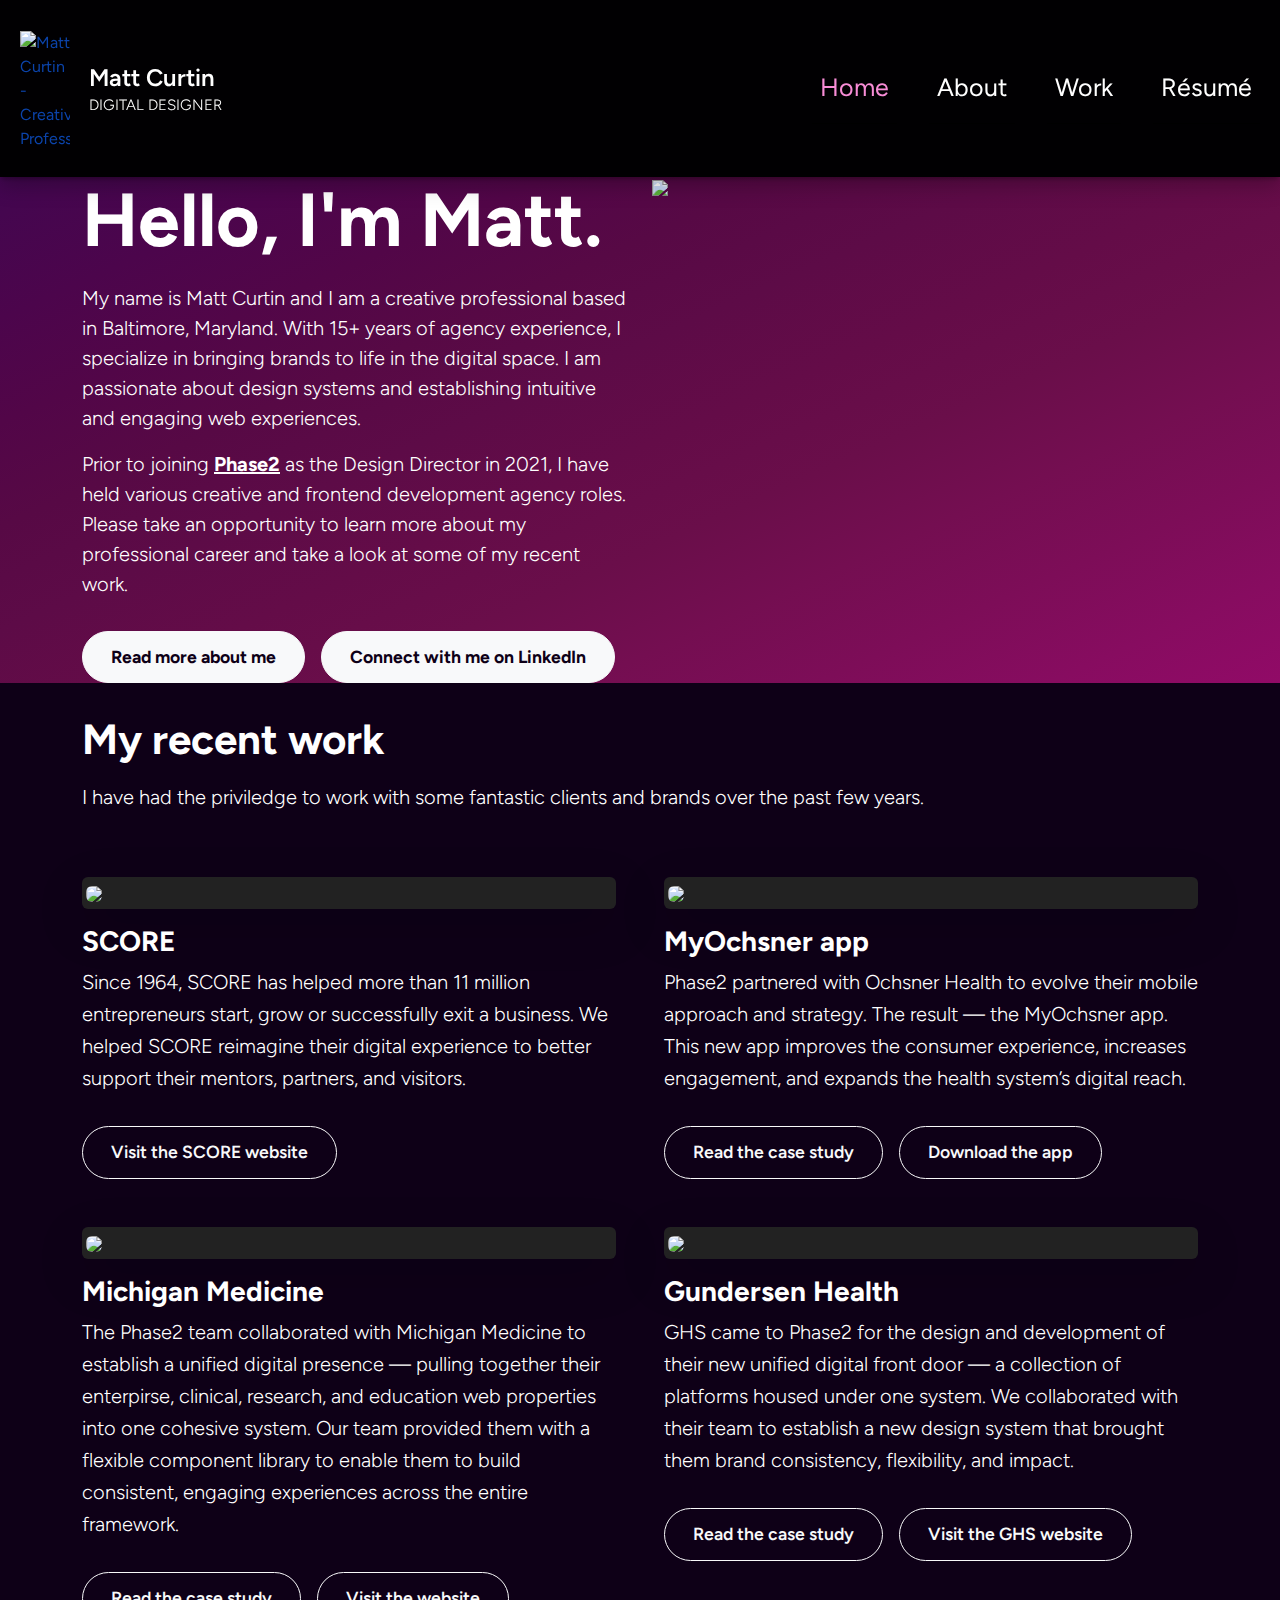
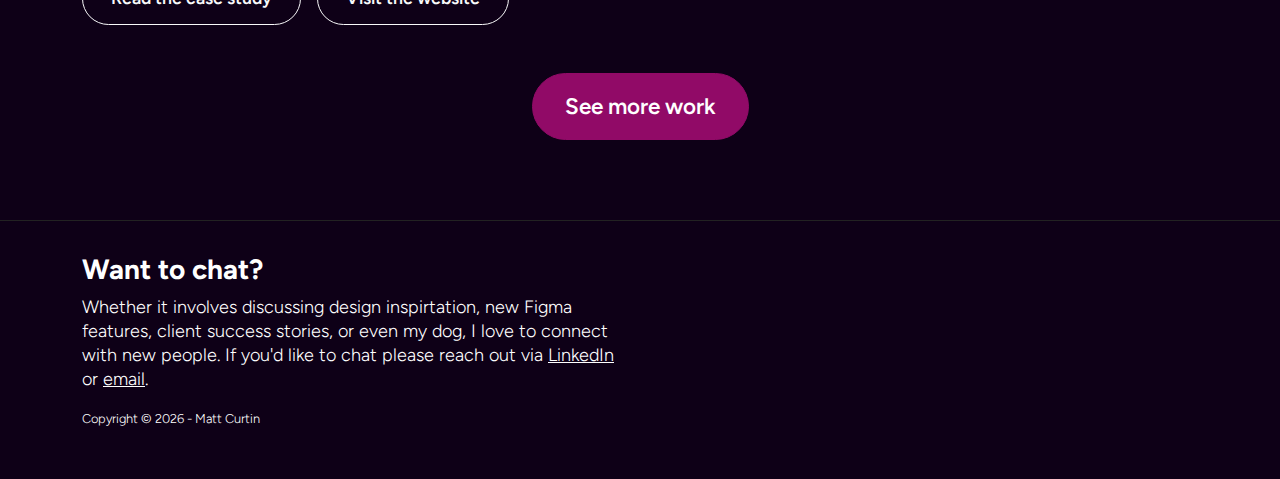
==== index.html @ 15f0f45f "Changes to homepage and remove old files" ====
<!DOCTYPE html>
<html lang="en">
<head>
    <meta charset="UTF-8">
    <meta http-equiv="Content-Type" content="text/html; charset=utf-8">
    <meta name="X-UA-Compatible" content="ie=edge">
    <meta name="viewport" content="width=device-width,initial-scale=1">
    <title>Matt Curtin - Digital Designer</title>
    <meta name="author" content="Matt Curtin">
    <meta name="description" content="Creative professional based in Baltimore, Maryland with 15+ years of agency experience. Possesses a strong design background while being well-versed in several programing languages and open-source platforms.">
  
    <!-- Max 150 Char -->
    <meta name="keywords" content="Curtin, Matt, Portfolio, Resume, Drupal, Magento, Figma, Developer, Designer">
    <meta name="robots" content="index, follow">

    <!-- Favicon Includes -->
    <link rel="apple-touch-icon" sizes="180x180" href="favicon/apple-touch-icon.png">
    <link rel="icon" type="image/png" href="favicon/favicon-32x32.png" sizes="32x32">
    <link rel="icon" type="image/png" href="favicon/favicon-16x16.png" sizes="16x16">
    <link rel="manifest" href="favicon/manifest.json">
    <link rel="mask-icon" href="favicon/safari-pinned-tab.svg" color="#4b2d87">
    <meta name="theme-color" content="#ffffff">

    <!-- Latest compiled and minified JavaScript -->
    <script src="https://code.jquery.com/jquery-3.5.1.min.js" integrity="sha256-9/aliU8dGd2tb6OSsuzixeV4y/faTqgFtohetphbbj0=" crossorigin="anonymous"></script>

    <!-- Load Bootstrap -->
    <link href="https://cdn.jsdelivr.net/npm/bootstrap@5.3.3/dist/css/bootstrap.min.css" rel="stylesheet" integrity="sha384-QWTKZyjpPEjISv5WaRU9OFeRpok6YctnYmDr5pNlyT2bRjXh0JMhjY6hW+ALEwIH" crossorigin="anonymous">
    <script src="https://cdn.jsdelivr.net/npm/bootstrap@5.3.3/dist/js/bootstrap.bundle.min.js" integrity="sha384-YvpcrYf0tY3lHB60NNkmXc5s9fDVZLESaAA55NDzOxhy9GkcIdslK1eN7N6jIeHz" crossorigin="anonymous"></script>

    <!-- Google Webfont Figtree -->
    <link rel="preconnect" href="https://fonts.googleapis.com">
    <link rel="preconnect" href="https://fonts.gstatic.com" crossorigin>
    <link href="https://fonts.googleapis.com/css2?family=Figtree:ital,wght@0,300..900;1,300..900&display=swap" rel="stylesheet">

    <link rel="stylesheet" href="css/mc_style.css" media="all">
    <link rel="stylesheet" href="css/hambugers.min.css" media="all">

    <script src="js/mc_custom.js"></script>
  
    <!-- Google tag (gtag.js) -->
    <script async src="https://www.googletagmanager.com/gtag/js?id=G-0MY7Y1X859"></script>
    <script>
      window.dataLayer = window.dataLayer || [];
      function gtag(){dataLayer.push(arguments);}
      gtag('js', new Date());

      gtag('config', 'G-0MY7Y1X859');
    </script>

</head>

<header class="header fixed-top p-2">
  <nav class="navbar navbar-expand-md">
  <div class="container-xxl">
    <div class="logo flex-grow-1">
            <a href="https://mattjcurtin.com/">
              <span class="icon">
                <img alt="Matt Curtin - Creative Professional" src="images/mc-logomark-new.png" />
              </span>
              <span class="logo-text">
                <span class="logo-text-main">Matt Curtin</span>
                <span class="logo-text-sub">Digital Designer</span>
              </span>  
            </a>
        </div>
    
    <button class="navbar-toggler" type="button" data-bs-toggle="collapse" data-bs-target="#navbarNav" aria-controls="navbarNav" aria-expanded="false" aria-label="Toggle navigation">
      <span class="hamburger hamburger--slider js-hamburger">
          <span class="hamburger-box">
              <span class="hamburger-inner"></span>
          </span>
      </span>
    </button>
    
    <div class="collapse navbar-collapse" id="navbarNav">
      <ul class="navbar-nav">
        <li class="nav-item">
          <a class="nav-link active" aria-current="page" href="https://mattjcurtin.com/">Home</a>
        </li>
        <li class="nav-item">
          <a class="nav-link" href="https://mattjcurtin.com/about.html">About</a>
        </li>
        <li class="nav-item">
          <a class="nav-link" href="https://mattjcurtin.com/work.html">Work</a>
        </li>
        <li class="nav-item">
          <a class="nav-link" href="https://mattjcurtin.com/resume.html">Résumé</a>
        </li>
      </ul>
    </div>
  </div>
</nav>
  
</header>

<div class="hero-wrapper pb-0">
    <div class="container">
        <div class="row">
            <div class="col col-12 col-sm-12 col-lg-6">
                <h1>Hello, I'm Matt.</h1>
              
                <p>My name is Matt Curtin and I am a creative professional based in Baltimore, Maryland. With 15+ years of agency experience, I specialize in bringing brands to life in the digital space. I am passionate about design systems and establishing intuitive and engaging web experiences.</p>
              
                <p>Prior to joining <a href="https://www.phase2technology.com/">Phase2</a> as the Design Director in 2021, I have held various creative and frontend development agency roles. Please take an opportunity to learn more about my professional career and take a look at some of my recent work.</p>
              
              <div class="d-grid pt-3 gap-3 d-md-flex">
                <a class="btn btn-light" target="_blank" href="https://mattjcurtin.com/about.html">Read more about me</a>
                <a class="btn btn-light" target="_blank" href="https://www.linkedin.com/in/matthewjcurtin/">Connect with me on LinkedIn</a>
              </div>
              
            </div>
            <div class="col col-12 col-sm-12 col-lg-6">
              <img src="images/Matt-Curtin-Headshot.png" />
            </div>
        </div>
    </div>
</div>

<div class="main-content-wrapper">
    <div class="container">
      <h2>My recent work</h2>
      <p>I have had the priviledge to work with some fantastic clients and brands over the past few years.</p>
      
      <div class="row py-5 g-5">
        
        <div class="col col-sm-12 col-md-6">
          <div class="shadow-lg rounded-2 p-1 work-thumb"><img class="rounded-2" src="images/score-screen.jpg" /></div>
          <h3>SCORE</h3>
          <p>
            Since 1964, SCORE has helped more than 11 million entrepreneurs start, grow or successfully exit a business. We helped SCORE reimagine their digital experience to better support their mentors, partners, and visitors.      
          </p>
          <div class="d-grid pt-3 gap-3 d-md-flex">
            <a class="btn btn-sm btn-outline-light" href="https://www.score.org/">Visit the SCORE website</a>
          </div>
        </div>
        
        <div class="col col-12 col-sm-12 col-md-6">
          <div class="shadow-lg rounded-2 p-1 work-thumb"><img class="rounded-2" src="images/ochsner-app-screen.jpg" /></div>
          <h3>MyOchsner app</h3>
          <p>
            Phase2 partnered with Ochsner Health to evolve their mobile approach and strategy. The result — the MyOchsner app. This new app improves the consumer experience, increases engagement, and expands the health system’s digital reach.         
          </p>
          <div class="d-grid pt-3 gap-3 d-md-flex">
            <a class="btn btn-sm btn-outline-light" href="https://www.phase2technology.com/case-study/ochsner-health">Read the case study</a>
            <a class="btn btn-sm btn-outline-light" href="https://apps.apple.com/us/app/myochsner/id1604261264">Download the app</a> 
          </div>
        </div>
        
        <div class="col col-sm-12 col-md-6">
          <div class="shadow-lg rounded-2 p-1 work-thumb"><img class="rounded-2" src="images/mich-med-screen.jpg" /></div>
          <h3>Michigan Medicine</h3>
          <p>
            The Phase2 team collaborated with Michigan Medicine to establish a unified digital presence — pulling together their enterpirse, clinical, research, and education web properties into one cohesive system. Our team provided them with a flexible component library to enable them to build consistent, engaging experiences across the entire framework.
          </p>
          <div class="d-grid pt-3 gap-3 d-md-flex">
            <a class="btn btn-sm btn-outline-light" href="https://www.phase2technology.com/case-study/michigan-medicine">Read the case study</a>
            <a class="btn btn-sm btn-outline-light" href="https://www.michiganmedicine.org/">Visit the website</a>
          </div>
        </div>
        
        <div class="col col-12 col-sm-12 col-md-6">
          <div class="shadow-lg rounded-2 p-1 work-thumb"><img class="rounded-2" src="images/gundersen-screen.jpg" /></div>
          <h3>Gundersen Health</h3>
          <p>
            GHS came to Phase2 for the design and development of their new unified digital front door — a collection of platforms housed under one system. We collaborated with their team to establish a new design system that brought them brand consistency, flexibility, and impact.
          </p>
          <div class="d-grid pt-3 gap-3 d-md-flex">
            <a class="btn btn-sm btn-outline-light" href="https://www.phase2technology.com/case-study/gundersen">Read the case study</a>
            <a class="btn btn-sm btn-outline-light" href="https://www.gundersenhealth.org/">Visit the GHS website</a>  
          </div>
        </div>

      </div>
      
      <div class="pb-5 g-5 text-center">
        <a class="btn btn-lg btn-primary" href="/work">See more work</a>
      </div>
    </div>
</div>

<footer class="footer">
    <div class="footer-container container-xxl">
        <div class="container">
          <div class="row">
            <div class="col col-12 col-sm-12 col-md-6">
              <h3>Want to chat?</h3>
              <p>Whether it involves discussing design inspirtation, new Figma features, client success stories, or even my dog, I love to connect with new people. If you'd like to chat please reach out via <a href="https://www.linkedin.com/in/matthewjcurtin/">LinkedIn</a> or <a href="mailto: mjcurtin@gmail.com">email</a>.</p>
              <p class="copyright">Copyright &copy; <script>document.write( new Date().getFullYear() );</script> - Matt Curtin</p>
            </div>
          </div>
        </div>
    </div>
</footer>
</html>
---- css/mc_style.css ----
/*****
  Base Stylesheet for Matt Curtin Portfolio Site
*****/

body {
  background: #0E0017;
  color: #fff;
  font-family: 'Figtree', 'Helvetica Neue', Helvetica, Arial, sans-serif;
  font-optical-sizing: auto;
  padding-top: 110px;
}

p {
  color: #fff;
  font-size: 16px;
  font-weight: 300;
  line-height: 22px;
}

a {
  color: #0B43AA;
}

a:hover,
a:focus {
  color: #003366;
  text-decoration: underline;
}

img {
  max-width: 100%;
}

h1,
h2,
h3,
h4 {
  font-weight: 700;
}

.header {
  background: #010002;
  box-shadow: 0 .25em .25em -.125em rgba(0,0,0,.25), 0 .5em 1.25em rgba(0,0,0,.25);
}

.header-container {
  text-align: center;
}

.navbar-header {
  width: 100%;
}

.navbar-toggler {
  padding: .25rem 0;
}

.navbar-header:after {
  clear: both;
  content: '';
  display: block;
}

.logo {
  display: inline-block;
  padding: 10px 0;
}

.logo a {
  display: block;
}

.logo a,
.logo a:hover,
.logo a:focus {
  text-decoration: none;
}

.logo .icon {
  display: inline-block;
  margin-right: 15px;
  margin-top: 5px;
  vertical-align: middle;
  width: 50px;
}

.logo .logo-text {
  color: #fff;
  display: inline-block;
  text-align: left;
  vertical-align: middle;
}

.logo-text-main {
  display: block;
  font-size: 24px;
  font-weight: 600;
  margin-bottom: -2px;
}

.logo-text-sub {
  display: block;
  font-size: 15px;
  font-weight: 300;
  text-transform: uppercase;
}

.logo .name,
.logo .tagline {
  display: block;
}

.navbar-toggle {
  border-radius: 0;
  display: block;
  float: left;
  margin: 0;
}

.navbar-toggle.is-open {
  background: #f6f0f7;
}

.navbar-expand-lg .navbar-nav {
  display: block;
}

.menu-text {
  color: #4f4f4f;
  font-size: 22px;
  font-weight: 700;
  text-transform: uppercase;
}

.offcanvas-collapse {
  position: fixed;
  top:92px;
  bottom: 0;
  right: -300px;
  width: 300px;
  padding-top: 2rem;
  overflow-y: auto;
  visibility: hidden;
  background-color: #1b2a41;
  transition-timing-function: ease-in-out;
  transition-duration: .3s;
  transition-property: right, visibility;
}

.offcanvas-collapse.open {
  right: 0;
  visibility: visible;
}

.nav-scroller {
  position: relative;
  z-index: 2;
  height: 2.75rem;
  overflow-y: hidden;
}

.navbar-nav {
  width: 100%;
}

.navbar-nav li {
  border-bottom: 1px solid #000;
}

.navbar-nav a {
  color: #fff;
  font-size: 25px;
  font-weight: 400;
  padding: 1rem;
  transition-timing-function: ease-in-out;
  transition-duration: .3s;
  transition-property: color;
}

.navbar-nav a:hover,
.navbar-nav a:focus {
  color: #f88cd6;
  text-decoration: none;
}

.navbar-nav .nav-link.active, .navbar-nav .nav-link.show, .navbar-nav a.active {
  color: #f88cd6;
}

.nav-scroller .nav {
  padding-bottom: 1rem;
  margin-top: -1px;
  overflow-x: auto;
  text-align: center;
  white-space: nowrap;
  -webkit-overflow-scrolling: touch;
}

.nav-underline .nav-link {
  padding-top: .75rem;
  padding-bottom: .75rem;
  font-size: .875rem;
  color: #6c757d;
}

.nav-underline .nav-link:hover {
  color: #007bff;
}

.nav-underline .active {
  font-weight: 500;
  color: #343a40;
}

.main-navigation-wrapper {
  background: #f6f0f7;
}

.hero-wrapper {
  background-image: linear-gradient(to left top, #910a67, #870c60, #7d0d58, #740e51, #6a0e4a, #640c48, #5d0b47, #570945, #520648, #4c054c, #45064f, #3c0753);
  color: #fff;
  padding: 25px 0;
  position: relative;
}

.hero-wrapper .container {
  position: relative;
  z-index: 100;
}

.hero-wrapper h1 {
  color: #fff;
}

.hero-wrapper p {
  color: #fff;
}

.hero-wrapper a {
  color: #fff;
  font-weight: 700;
}

.content-section {
  padding: 25px 0;
}

.card {
  border-radius: 0;
}

.main-content-wrapper {
  padding: 2rem 0;
}

.main-content-wrapper h2 {
  font-size: 30px;
  margin-bottom: 15px;
}

.main-content-wrapper p {
  font-size: 16px;
  line-height: 28px;
}

.work-thumb {
  background: #222;
  margin-bottom: 1rem;
}

.btn {
  border-radius: 60px;
  font-size: 1.1rem;
  font-weight: 600;
  padding: 12px 28px;
}

.btn-lg {
  font-size: 1.4rem;
  padding: 16px 32px;
}

.btn-primary {
  background: #910A67;
  border-color: #910A67;
}

.btn-primary:hover {
  background: #720851;
  border-color: #720851;
}

.hero-wrapper .btn-light {
  color: #0E0017;
}

.hero-wrapper .btn-light:hover {
  background: #0E0017;
  border-color: #0E0017;
  color: #fff;
}

.figure-caption {
  color: #fff;
  font-size: .7rem;
}

.footer a {
  color: #fff;
}

.footer a:hover {
  color: #f88cd6;
}

.footer-container {
  border-top: 1px solid #222;
  padding: 2rem 0;
}

.copyright {
  font-size: .8rem;
  font-weight: 300;
}

/** Tablet Media Queries **/

@media (min-width: 768px) {

  p {
    font-size: 18px;
    line-height: 24px;
  }
  
  .main-content-wrapper p {
    font-size: 20px;
    line-height: 32px;
  }
  
  .main-content-wrapper .figure-caption {
    font-size: 14px;
    line-height: 18px;
  }

  .navbar-nav {
    align-items: flex-end;
    gap: 2rem;
    justify-content: flex-end;
    text-align: right;
  }

  .navbar-nav > li {
    display: inline-block;
  }

  .navbar-toggle {
    padding: 40px 25px;
  }

  .hero-wrapper {
    padding: 65px 0;
  }

  .hero-wrapper h1 {
    font-size: 64px;
    margin-bottom: 10px;
  }

  .hero-wrapper p {
    font-size: 20px;
    line-height: 30px;
  }

  .content-section {
    padding: 50px 0;
  }

  .main-content-wrapper h2 {
    font-size: 42px;
  }
}

/* Custom Media Query */
@media (min-width: 992px) and (max-width: 1200px) {
  .hero-wrapper img {
    max-width: 125%;
  }
}

/* Desktop Media Queries */
@media (min-width: 1200px) {
  .hero-wrapper h1 {
    font-size: 75px;
    margin-bottom: 18px;
  }
}
---- css/hambugers.min.css ----
/*!
 * Hamburgers
 * @description Tasty CSS-animated hamburgers
 * @author Jonathan Suh @jonsuh
 * @site https://jonsuh.com/hamburgers
 * @link https://github.com/jonsuh/hamburgers
 */.hamburger{font:inherit;display:inline-block;overflow:visible;margin:0;padding:8px;cursor:pointer;transition-timing-function:linear;transition-duration:.15s;transition-property:opacity,filter;text-transform:none;color:inherit;border:0;background-color:transparent}.hamburger.is-active:hover,.hamburger:hover{opacity:.7}.hamburger.is-active .hamburger-inner,.hamburger.is-active .hamburger-inner:after,.hamburger.is-active .hamburger-inner:before{background-color:#fff}.hamburger-box{position:relative;display:inline-block;width:35px;height:24px}.hamburger-inner{top:50%;display:block;margin-top:-2px}.hamburger-inner,.hamburger-inner:after,.hamburger-inner:before{position:absolute;width:35px;height:4px;transition-timing-function:ease;transition-duration:.15s;transition-property:transform;border-radius:4px;background-color:#fff}.hamburger-inner:after,.hamburger-inner:before{display:block;content:""}.hamburger-inner:before{top:-10px}.hamburger-inner:after{bottom:-10px}.hamburger--3dx .hamburger-box{perspective:80px}.hamburger--3dx .hamburger-inner{transition:transform .15s cubic-bezier(.645,.045,.355,1),background-color 0s cubic-bezier(.645,.045,.355,1) .1s}.hamburger--3dx .hamburger-inner:after,.hamburger--3dx .hamburger-inner:before{transition:transform 0s cubic-bezier(.645,.045,.355,1) .1s}.hamburger--3dx.is-active .hamburger-inner{transform:rotateY(180deg);background-color:transparent!important}.hamburger--3dx.is-active .hamburger-inner:before{transform:translate3d(0,10px,0) rotate(45deg)}.hamburger--3dx.is-active .hamburger-inner:after{transform:translate3d(0,-10px,0) rotate(-45deg)}.hamburger--3dx-r .hamburger-box{perspective:80px}.hamburger--3dx-r .hamburger-inner{transition:transform .15s cubic-bezier(.645,.045,.355,1),background-color 0s cubic-bezier(.645,.045,.355,1) .1s}.hamburger--3dx-r .hamburger-inner:after,.hamburger--3dx-r .hamburger-inner:before{transition:transform 0s cubic-bezier(.645,.045,.355,1) .1s}.hamburger--3dx-r.is-active .hamburger-inner{transform:rotateY(-180deg);background-color:transparent!important}.hamburger--3dx-r.is-active .hamburger-inner:before{transform:translate3d(0,10px,0) rotate(45deg)}.hamburger--3dx-r.is-active .hamburger-inner:after{transform:translate3d(0,-10px,0) rotate(-45deg)}.hamburger--3dy .hamburger-box{perspective:80px}.hamburger--3dy .hamburger-inner{transition:transform .15s cubic-bezier(.645,.045,.355,1),background-color 0s cubic-bezier(.645,.045,.355,1) .1s}.hamburger--3dy .hamburger-inner:after,.hamburger--3dy .hamburger-inner:before{transition:transform 0s cubic-bezier(.645,.045,.355,1) .1s}.hamburger--3dy.is-active .hamburger-inner{transform:rotateX(-180deg);background-color:transparent!important}.hamburger--3dy.is-active .hamburger-inner:before{transform:translate3d(0,10px,0) rotate(45deg)}.hamburger--3dy.is-active .hamburger-inner:after{transform:translate3d(0,-10px,0) rotate(-45deg)}.hamburger--3dy-r .hamburger-box{perspective:80px}.hamburger--3dy-r .hamburger-inner{transition:transform .15s cubic-bezier(.645,.045,.355,1),background-color 0s cubic-bezier(.645,.045,.355,1) .1s}.hamburger--3dy-r .hamburger-inner:after,.hamburger--3dy-r .hamburger-inner:before{transition:transform 0s cubic-bezier(.645,.045,.355,1) .1s}.hamburger--3dy-r.is-active .hamburger-inner{transform:rotateX(180deg);background-color:transparent!important}.hamburger--3dy-r.is-active .hamburger-inner:before{transform:translate3d(0,10px,0) rotate(45deg)}.hamburger--3dy-r.is-active .hamburger-inner:after{transform:translate3d(0,-10px,0) rotate(-45deg)}.hamburger--3dxy .hamburger-box{perspective:80px}.hamburger--3dxy .hamburger-inner{transition:transform .15s cubic-bezier(.645,.045,.355,1),background-color 0s cubic-bezier(.645,.045,.355,1) .1s}.hamburger--3dxy .hamburger-inner:after,.hamburger--3dxy .hamburger-inner:before{transition:transform 0s cubic-bezier(.645,.045,.355,1) .1s}.hamburger--3dxy.is-active .hamburger-inner{transform:rotateX(180deg) rotateY(180deg);background-color:transparent!important}.hamburger--3dxy.is-active .hamburger-inner:before{transform:translate3d(0,10px,0) rotate(45deg)}.hamburger--3dxy.is-active .hamburger-inner:after{transform:translate3d(0,-10px,0) rotate(-45deg)}.hamburger--3dxy-r .hamburger-box{perspective:80px}.hamburger--3dxy-r .hamburger-inner{transition:transform .15s cubic-bezier(.645,.045,.355,1),background-color 0s cubic-bezier(.645,.045,.355,1) .1s}.hamburger--3dxy-r .hamburger-inner:after,.hamburger--3dxy-r .hamburger-inner:before{transition:transform 0s cubic-bezier(.645,.045,.355,1) .1s}.hamburger--3dxy-r.is-active .hamburger-inner{transform:rotateX(180deg) rotateY(180deg) rotate(-180deg);background-color:transparent!important}.hamburger--3dxy-r.is-active .hamburger-inner:before{transform:translate3d(0,10px,0) rotate(45deg)}.hamburger--3dxy-r.is-active .hamburger-inner:after{transform:translate3d(0,-10px,0) rotate(-45deg)}.hamburger--arrow.is-active .hamburger-inner:before{transform:translate3d(-8px,0,0) rotate(-45deg) scaleX(.7)}.hamburger--arrow.is-active .hamburger-inner:after{transform:translate3d(-8px,0,0) rotate(45deg) scaleX(.7)}.hamburger--arrow-r.is-active .hamburger-inner:before{transform:translate3d(8px,0,0) rotate(45deg) scaleX(.7)}.hamburger--arrow-r.is-active .hamburger-inner:after{transform:translate3d(8px,0,0) rotate(-45deg) scaleX(.7)}.hamburger--arrowalt .hamburger-inner:before{transition:top .1s ease .1s,transform .1s cubic-bezier(.165,.84,.44,1)}.hamburger--arrowalt .hamburger-inner:after{transition:bottom .1s ease .1s,transform .1s cubic-bezier(.165,.84,.44,1)}.hamburger--arrowalt.is-active .hamburger-inner:before{top:0;transition:top .1s ease,transform .1s cubic-bezier(.895,.03,.685,.22) .1s;transform:translate3d(-8px,-10px,0) rotate(-45deg) scaleX(.7)}.hamburger--arrowalt.is-active .hamburger-inner:after{bottom:0;transition:bottom .1s ease,transform .1s cubic-bezier(.895,.03,.685,.22) .1s;transform:translate3d(-8px,10px,0) rotate(45deg) scaleX(.7)}.hamburger--arrowalt-r .hamburger-inner:before{transition:top .1s ease .1s,transform .1s cubic-bezier(.165,.84,.44,1)}.hamburger--arrowalt-r .hamburger-inner:after{transition:bottom .1s ease .1s,transform .1s cubic-bezier(.165,.84,.44,1)}.hamburger--arrowalt-r.is-active .hamburger-inner:before{top:0;transition:top .1s ease,transform .1s cubic-bezier(.895,.03,.685,.22) .1s;transform:translate3d(8px,-10px,0) rotate(45deg) scaleX(.7)}.hamburger--arrowalt-r.is-active .hamburger-inner:after{bottom:0;transition:bottom .1s ease,transform .1s cubic-bezier(.895,.03,.685,.22) .1s;transform:translate3d(8px,10px,0) rotate(-45deg) scaleX(.7)}.hamburger--arrowturn.is-active .hamburger-inner{transform:rotate(-180deg)}.hamburger--arrowturn.is-active .hamburger-inner:before{transform:translate3d(8px,0,0) rotate(45deg) scaleX(.7)}.hamburger--arrowturn.is-active .hamburger-inner:after{transform:translate3d(8px,0,0) rotate(-45deg) scaleX(.7)}.hamburger--arrowturn-r.is-active .hamburger-inner{transform:rotate(-180deg)}.hamburger--arrowturn-r.is-active .hamburger-inner:before{transform:translate3d(-8px,0,0) rotate(-45deg) scaleX(.7)}.hamburger--arrowturn-r.is-active .hamburger-inner:after{transform:translate3d(-8px,0,0) rotate(45deg) scaleX(.7)}.hamburger--boring .hamburger-inner,.hamburger--boring .hamburger-inner:after,.hamburger--boring .hamburger-inner:before{transition-property:none}.hamburger--boring.is-active .hamburger-inner{transform:rotate(45deg)}.hamburger--boring.is-active .hamburger-inner:before{top:0;opacity:0}.hamburger--boring.is-active .hamburger-inner:after{bottom:0;transform:rotate(-90deg)}.hamburger--collapse .hamburger-inner{top:auto;bottom:0;transition-delay:.13s;transition-timing-function:cubic-bezier(.55,.055,.675,.19);transition-duration:.13s}.hamburger--collapse .hamburger-inner:after{top:-20px;transition:top .2s cubic-bezier(.33333,.66667,.66667,1) .2s,opacity .1s linear}.hamburger--collapse .hamburger-inner:before{transition:top .12s cubic-bezier(.33333,.66667,.66667,1) .2s,transform .13s cubic-bezier(.55,.055,.675,.19)}.hamburger--collapse.is-active .hamburger-inner{transition-delay:.22s;transition-timing-function:cubic-bezier(.215,.61,.355,1);transform:translate3d(0,-10px,0) rotate(-45deg)}.hamburger--collapse.is-active .hamburger-inner:after{top:0;transition:top .2s cubic-bezier(.33333,0,.66667,.33333),opacity .1s linear .22s;opacity:0}.hamburger--collapse.is-active .hamburger-inner:before{top:0;transition:top .1s cubic-bezier(.33333,0,.66667,.33333) .16s,transform .13s cubic-bezier(.215,.61,.355,1) .25s;transform:rotate(-90deg)}.hamburger--collapse-r .hamburger-inner{top:auto;bottom:0;transition-delay:.13s;transition-timing-function:cubic-bezier(.55,.055,.675,.19);transition-duration:.13s}.hamburger--collapse-r .hamburger-inner:after{top:-20px;transition:top .2s cubic-bezier(.33333,.66667,.66667,1) .2s,opacity .1s linear}.hamburger--collapse-r .hamburger-inner:before{transition:top .12s cubic-bezier(.33333,.66667,.66667,1) .2s,transform .13s cubic-bezier(.55,.055,.675,.19)}.hamburger--collapse-r.is-active .hamburger-inner{transition-delay:.22s;transition-timing-function:cubic-bezier(.215,.61,.355,1);transform:translate3d(0,-10px,0) rotate(45deg)}.hamburger--collapse-r.is-active .hamburger-inner:after{top:0;transition:top .2s cubic-bezier(.33333,0,.66667,.33333),opacity .1s linear .22s;opacity:0}.hamburger--collapse-r.is-active .hamburger-inner:before{top:0;transition:top .1s cubic-bezier(.33333,0,.66667,.33333) .16s,transform .13s cubic-bezier(.215,.61,.355,1) .25s;transform:rotate(90deg)}.hamburger--elastic .hamburger-inner{top:2px;transition-timing-function:cubic-bezier(.68,-.55,.265,1.55);transition-duration:.275s}.hamburger--elastic .hamburger-inner:before{top:10px;transition:opacity .125s ease .275s}.hamburger--elastic .hamburger-inner:after{top:20px;transition:transform .275s cubic-bezier(.68,-.55,.265,1.55)}.hamburger--elastic.is-active .hamburger-inner{transition-delay:75ms;transform:translate3d(0,10px,0) rotate(135deg)}.hamburger--elastic.is-active .hamburger-inner:before{transition-delay:0s;opacity:0}.hamburger--elastic.is-active .hamburger-inner:after{transition-delay:75ms;transform:translate3d(0,-20px,0) rotate(-270deg)}.hamburger--elastic-r .hamburger-inner{top:2px;transition-timing-function:cubic-bezier(.68,-.55,.265,1.55);transition-duration:.275s}.hamburger--elastic-r .hamburger-inner:before{top:10px;transition:opacity .125s ease .275s}.hamburger--elastic-r .hamburger-inner:after{top:20px;transition:transform .275s cubic-bezier(.68,-.55,.265,1.55)}.hamburger--elastic-r.is-active .hamburger-inner{transition-delay:75ms;transform:translate3d(0,10px,0) rotate(-135deg)}.hamburger--elastic-r.is-active .hamburger-inner:before{transition-delay:0s;opacity:0}.hamburger--elastic-r.is-active .hamburger-inner:after{transition-delay:75ms;transform:translate3d(0,-20px,0) rotate(270deg)}.hamburger--emphatic{overflow:hidden}.hamburger--emphatic .hamburger-inner{transition:background-color .125s ease-in .175s}.hamburger--emphatic .hamburger-inner:before{left:0;transition:transform .125s cubic-bezier(.6,.04,.98,.335),top .05s linear .125s,left .125s ease-in .175s}.hamburger--emphatic .hamburger-inner:after{top:10px;right:0;transition:transform .125s cubic-bezier(.6,.04,.98,.335),top .05s linear .125s,right .125s ease-in .175s}.hamburger--emphatic.is-active .hamburger-inner{transition-delay:0s;transition-timing-function:ease-out;background-color:transparent!important}.hamburger--emphatic.is-active .hamburger-inner:before{top:-80px;left:-80px;transition:left .125s ease-out,top .05s linear .125s,transform .125s cubic-bezier(.075,.82,.165,1) .175s;transform:translate3d(80px,80px,0) rotate(45deg)}.hamburger--emphatic.is-active .hamburger-inner:after{top:-80px;right:-80px;transition:right .125s ease-out,top .05s linear .125s,transform .125s cubic-bezier(.075,.82,.165,1) .175s;transform:translate3d(-80px,80px,0) rotate(-45deg)}.hamburger--emphatic-r{overflow:hidden}.hamburger--emphatic-r .hamburger-inner{transition:background-color .125s ease-in .175s}.hamburger--emphatic-r .hamburger-inner:before{left:0;transition:transform .125s cubic-bezier(.6,.04,.98,.335),top .05s linear .125s,left .125s ease-in .175s}.hamburger--emphatic-r .hamburger-inner:after{top:10px;right:0;transition:transform .125s cubic-bezier(.6,.04,.98,.335),top .05s linear .125s,right .125s ease-in .175s}.hamburger--emphatic-r.is-active .hamburger-inner{transition-delay:0s;transition-timing-function:ease-out;background-color:transparent!important}.hamburger--emphatic-r.is-active .hamburger-inner:before{top:80px;left:-80px;transition:left .125s ease-out,top .05s linear .125s,transform .125s cubic-bezier(.075,.82,.165,1) .175s;transform:translate3d(80px,-80px,0) rotate(-45deg)}.hamburger--emphatic-r.is-active .hamburger-inner:after{top:80px;right:-80px;transition:right .125s ease-out,top .05s linear .125s,transform .125s cubic-bezier(.075,.82,.165,1) .175s;transform:translate3d(-80px,-80px,0) rotate(45deg)}.hamburger--minus .hamburger-inner:after,.hamburger--minus .hamburger-inner:before{transition:bottom .08s ease-out 0s,top .08s ease-out 0s,opacity 0s linear}.hamburger--minus.is-active .hamburger-inner:after,.hamburger--minus.is-active .hamburger-inner:before{transition:bottom .08s ease-out,top .08s ease-out,opacity 0s linear .08s;opacity:0}.hamburger--minus.is-active .hamburger-inner:before{top:0}.hamburger--minus.is-active .hamburger-inner:after{bottom:0}.hamburger--slider .hamburger-inner{top:2px}.hamburger--slider .hamburger-inner:before{top:10px;transition-timing-function:ease;transition-duration:.15s;transition-property:transform,opacity}.hamburger--slider .hamburger-inner:after{top:20px}.hamburger--slider.is-active .hamburger-inner{transform:translate3d(0,10px,0) rotate(45deg)}.hamburger--slider.is-active .hamburger-inner:before{transform:rotate(-45deg) translate3d(-5.71429px,-6px,0);opacity:0}.hamburger--slider.is-active .hamburger-inner:after{transform:translate3d(0,-20px,0) rotate(-90deg)}.hamburger--slider-r .hamburger-inner{top:2px}.hamburger--slider-r .hamburger-inner:before{top:10px;transition-timing-function:ease;transition-duration:.15s;transition-property:transform,opacity}.hamburger--slider-r .hamburger-inner:after{top:20px}.hamburger--slider-r.is-active .hamburger-inner{transform:translate3d(0,10px,0) rotate(-45deg)}.hamburger--slider-r.is-active .hamburger-inner:before{transform:rotate(45deg) translate3d(5.71429px,-6px,0);opacity:0}.hamburger--slider-r.is-active .hamburger-inner:after{transform:translate3d(0,-20px,0) rotate(90deg)}.hamburger--spin .hamburger-inner{transition-timing-function:cubic-bezier(.55,.055,.675,.19);transition-duration:.22s}.hamburger--spin .hamburger-inner:before{transition:top .1s ease-in .25s,opacity .1s ease-in}.hamburger--spin .hamburger-inner:after{transition:bottom .1s ease-in .25s,transform .22s cubic-bezier(.55,.055,.675,.19)}.hamburger--spin.is-active .hamburger-inner{transition-delay:.12s;transition-timing-function:cubic-bezier(.215,.61,.355,1);transform:rotate(225deg)}.hamburger--spin.is-active .hamburger-inner:before{top:0;transition:top .1s ease-out,opacity .1s ease-out .12s;opacity:0}.hamburger--spin.is-active .hamburger-inner:after{bottom:0;transition:bottom .1s ease-out,transform .22s cubic-bezier(.215,.61,.355,1) .12s;transform:rotate(-90deg)}.hamburger--spin-r .hamburger-inner{transition-timing-function:cubic-bezier(.55,.055,.675,.19);transition-duration:.22s}.hamburger--spin-r .hamburger-inner:before{transition:top .1s ease-in .25s,opacity .1s ease-in}.hamburger--spin-r .hamburger-inner:after{transition:bottom .1s ease-in .25s,transform .22s cubic-bezier(.55,.055,.675,.19)}.hamburger--spin-r.is-active .hamburger-inner{transition-delay:.12s;transition-timing-function:cubic-bezier(.215,.61,.355,1);transform:rotate(-225deg)}.hamburger--spin-r.is-active .hamburger-inner:before{top:0;transition:top .1s ease-out,opacity .1s ease-out .12s;opacity:0}.hamburger--spin-r.is-active .hamburger-inner:after{bottom:0;transition:bottom .1s ease-out,transform .22s cubic-bezier(.215,.61,.355,1) .12s;transform:rotate(90deg)}.hamburger--spring .hamburger-inner{top:2px;transition:background-color 0s linear .13s}.hamburger--spring .hamburger-inner:before{top:10px;transition:top .1s cubic-bezier(.33333,.66667,.66667,1) .2s,transform .13s cubic-bezier(.55,.055,.675,.19)}.hamburger--spring .hamburger-inner:after{top:20px;transition:top .2s cubic-bezier(.33333,.66667,.66667,1) .2s,transform .13s cubic-bezier(.55,.055,.675,.19)}.hamburger--spring.is-active .hamburger-inner{transition-delay:.22s;background-color:transparent!important}.hamburger--spring.is-active .hamburger-inner:before{top:0;transition:top .1s cubic-bezier(.33333,0,.66667,.33333) .15s,transform .13s cubic-bezier(.215,.61,.355,1) .22s;transform:translate3d(0,10px,0) rotate(45deg)}.hamburger--spring.is-active .hamburger-inner:after{top:0;transition:top .2s cubic-bezier(.33333,0,.66667,.33333),transform .13s cubic-bezier(.215,.61,.355,1) .22s;transform:translate3d(0,10px,0) rotate(-45deg)}.hamburger--spring-r .hamburger-inner{top:auto;bottom:0;transition-delay:0s;transition-timing-function:cubic-bezier(.55,.055,.675,.19);transition-duration:.13s}.hamburger--spring-r .hamburger-inner:after{top:-20px;transition:top .2s cubic-bezier(.33333,.66667,.66667,1) .2s,opacity 0s linear}.hamburger--spring-r .hamburger-inner:before{transition:top .1s cubic-bezier(.33333,.66667,.66667,1) .2s,transform .13s cubic-bezier(.55,.055,.675,.19)}.hamburger--spring-r.is-active .hamburger-inner{transition-delay:.22s;transition-timing-function:cubic-bezier(.215,.61,.355,1);transform:translate3d(0,-10px,0) rotate(-45deg)}.hamburger--spring-r.is-active .hamburger-inner:after{top:0;transition:top .2s cubic-bezier(.33333,0,.66667,.33333),opacity 0s linear .22s;opacity:0}.hamburger--spring-r.is-active .hamburger-inner:before{top:0;transition:top .1s cubic-bezier(.33333,0,.66667,.33333) .15s,transform .13s cubic-bezier(.215,.61,.355,1) .22s;transform:rotate(90deg)}.hamburger--stand .hamburger-inner{transition:transform 75ms cubic-bezier(.55,.055,.675,.19) .15s,background-color 0s linear 75ms}.hamburger--stand .hamburger-inner:before{transition:top 75ms ease-in 75ms,transform 75ms cubic-bezier(.55,.055,.675,.19) 0s}.hamburger--stand .hamburger-inner:after{transition:bottom 75ms ease-in 75ms,transform 75ms cubic-bezier(.55,.055,.675,.19) 0s}.hamburger--stand.is-active .hamburger-inner{transition:transform 75ms cubic-bezier(.215,.61,.355,1) 0s,background-color 0s linear .15s;transform:rotate(90deg);background-color:transparent!important}.hamburger--stand.is-active .hamburger-inner:before{top:0;transition:top 75ms ease-out .1s,transform 75ms cubic-bezier(.215,.61,.355,1) .15s;transform:rotate(-45deg)}.hamburger--stand.is-active .hamburger-inner:after{bottom:0;transition:bottom 75ms ease-out .1s,transform 75ms cubic-bezier(.215,.61,.355,1) .15s;transform:rotate(45deg)}.hamburger--stand-r .hamburger-inner{transition:transform 75ms cubic-bezier(.55,.055,.675,.19) .15s,background-color 0s linear 75ms}.hamburger--stand-r .hamburger-inner:before{transition:top 75ms ease-in 75ms,transform 75ms cubic-bezier(.55,.055,.675,.19) 0s}.hamburger--stand-r .hamburger-inner:after{transition:bottom 75ms ease-in 75ms,transform 75ms cubic-bezier(.55,.055,.675,.19) 0s}.hamburger--stand-r.is-active .hamburger-inner{transition:transform 75ms cubic-bezier(.215,.61,.355,1) 0s,background-color 0s linear .15s;transform:rotate(-90deg);background-color:transparent!important}.hamburger--stand-r.is-active .hamburger-inner:before{top:0;transition:top 75ms ease-out .1s,transform 75ms cubic-bezier(.215,.61,.355,1) .15s;transform:rotate(-45deg)}.hamburger--stand-r.is-active .hamburger-inner:after{bottom:0;transition:bottom 75ms ease-out .1s,transform 75ms cubic-bezier(.215,.61,.355,1) .15s;transform:rotate(45deg)}.hamburger--squeeze .hamburger-inner{transition-timing-function:cubic-bezier(.55,.055,.675,.19);transition-duration:75ms}.hamburger--squeeze .hamburger-inner:before{transition:top 75ms ease .12s,opacity 75ms ease}.hamburger--squeeze .hamburger-inner:after{transition:bottom 75ms ease .12s,transform 75ms cubic-bezier(.55,.055,.675,.19)}.hamburger--squeeze.is-active .hamburger-inner{transition-delay:.12s;transition-timing-function:cubic-bezier(.215,.61,.355,1);transform:rotate(45deg)}.hamburger--squeeze.is-active .hamburger-inner:before{top:0;transition:top 75ms ease,opacity 75ms ease .12s;opacity:0}.hamburger--squeeze.is-active .hamburger-inner:after{bottom:0;transition:bottom 75ms ease,transform 75ms cubic-bezier(.215,.61,.355,1) .12s;transform:rotate(-90deg)}.hamburger--vortex .hamburger-inner{transition-timing-function:cubic-bezier(.19,1,.22,1);transition-duration:.2s}.hamburger--vortex .hamburger-inner:after,.hamburger--vortex .hamburger-inner:before{transition-delay:.1s;transition-timing-function:linear;transition-duration:0s}.hamburger--vortex .hamburger-inner:before{transition-property:top,opacity}.hamburger--vortex .hamburger-inner:after{transition-property:bottom,transform}.hamburger--vortex.is-active .hamburger-inner{transition-timing-function:cubic-bezier(.19,1,.22,1);transform:rotate(765deg)}.hamburger--vortex.is-active .hamburger-inner:after,.hamburger--vortex.is-active .hamburger-inner:before{transition-delay:0s}.hamburger--vortex.is-active .hamburger-inner:before{top:0;opacity:0}.hamburger--vortex.is-active .hamburger-inner:after{bottom:0;transform:rotate(90deg)}.hamburger--vortex-r .hamburger-inner{transition-timing-function:cubic-bezier(.19,1,.22,1);transition-duration:.2s}.hamburger--vortex-r .hamburger-inner:after,.hamburger--vortex-r .hamburger-inner:before{transition-delay:.1s;transition-timing-function:linear;transition-duration:0s}.hamburger--vortex-r .hamburger-inner:before{transition-property:top,opacity}.hamburger--vortex-r .hamburger-inner:after{transition-property:bottom,transform}.hamburger--vortex-r.is-active .hamburger-inner{transition-timing-function:cubic-bezier(.19,1,.22,1);transform:rotate(-765deg)}.hamburger--vortex-r.is-active .hamburger-inner:after,.hamburger--vortex-r.is-active .hamburger-inner:before{transition-delay:0s}.hamburger--vortex-r.is-active .hamburger-inner:before{top:0;opacity:0}.hamburger--vortex-r.is-active .hamburger-inner:after{bottom:0;transform:rotate(-90deg)}
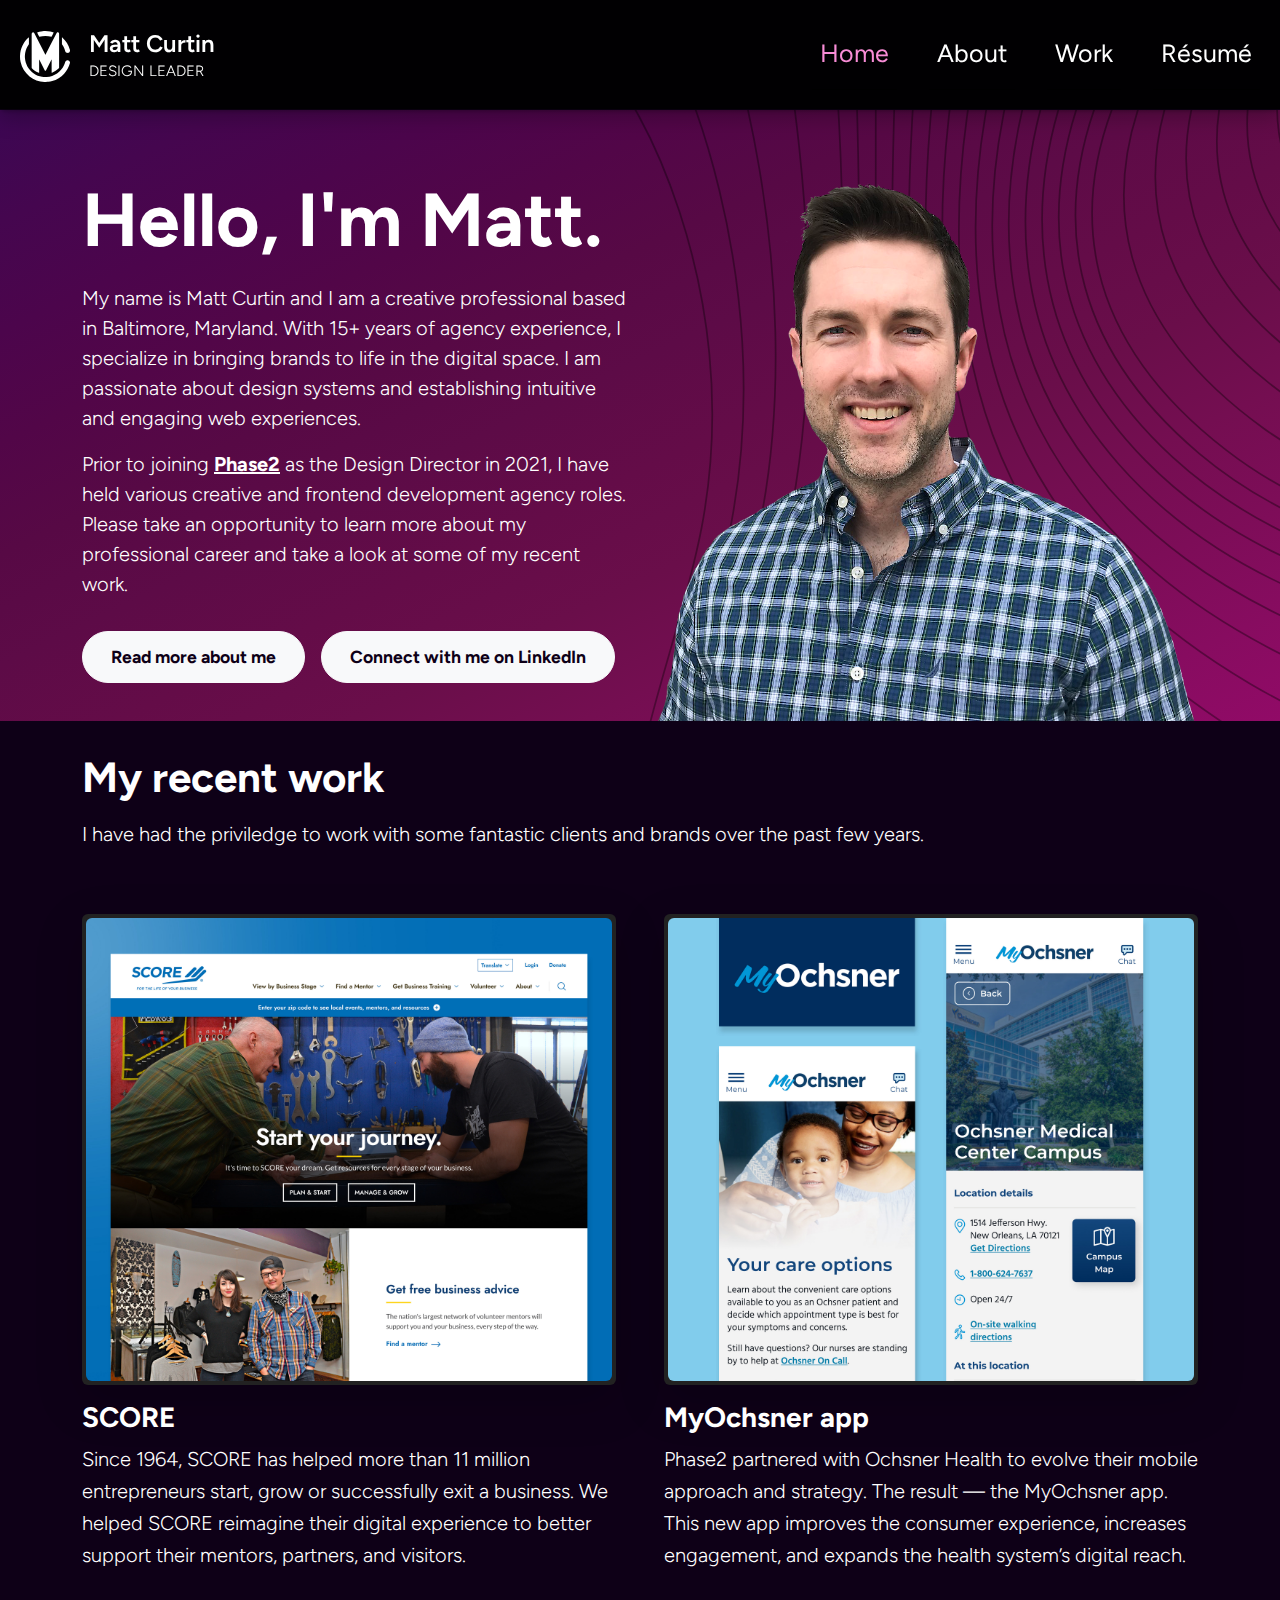
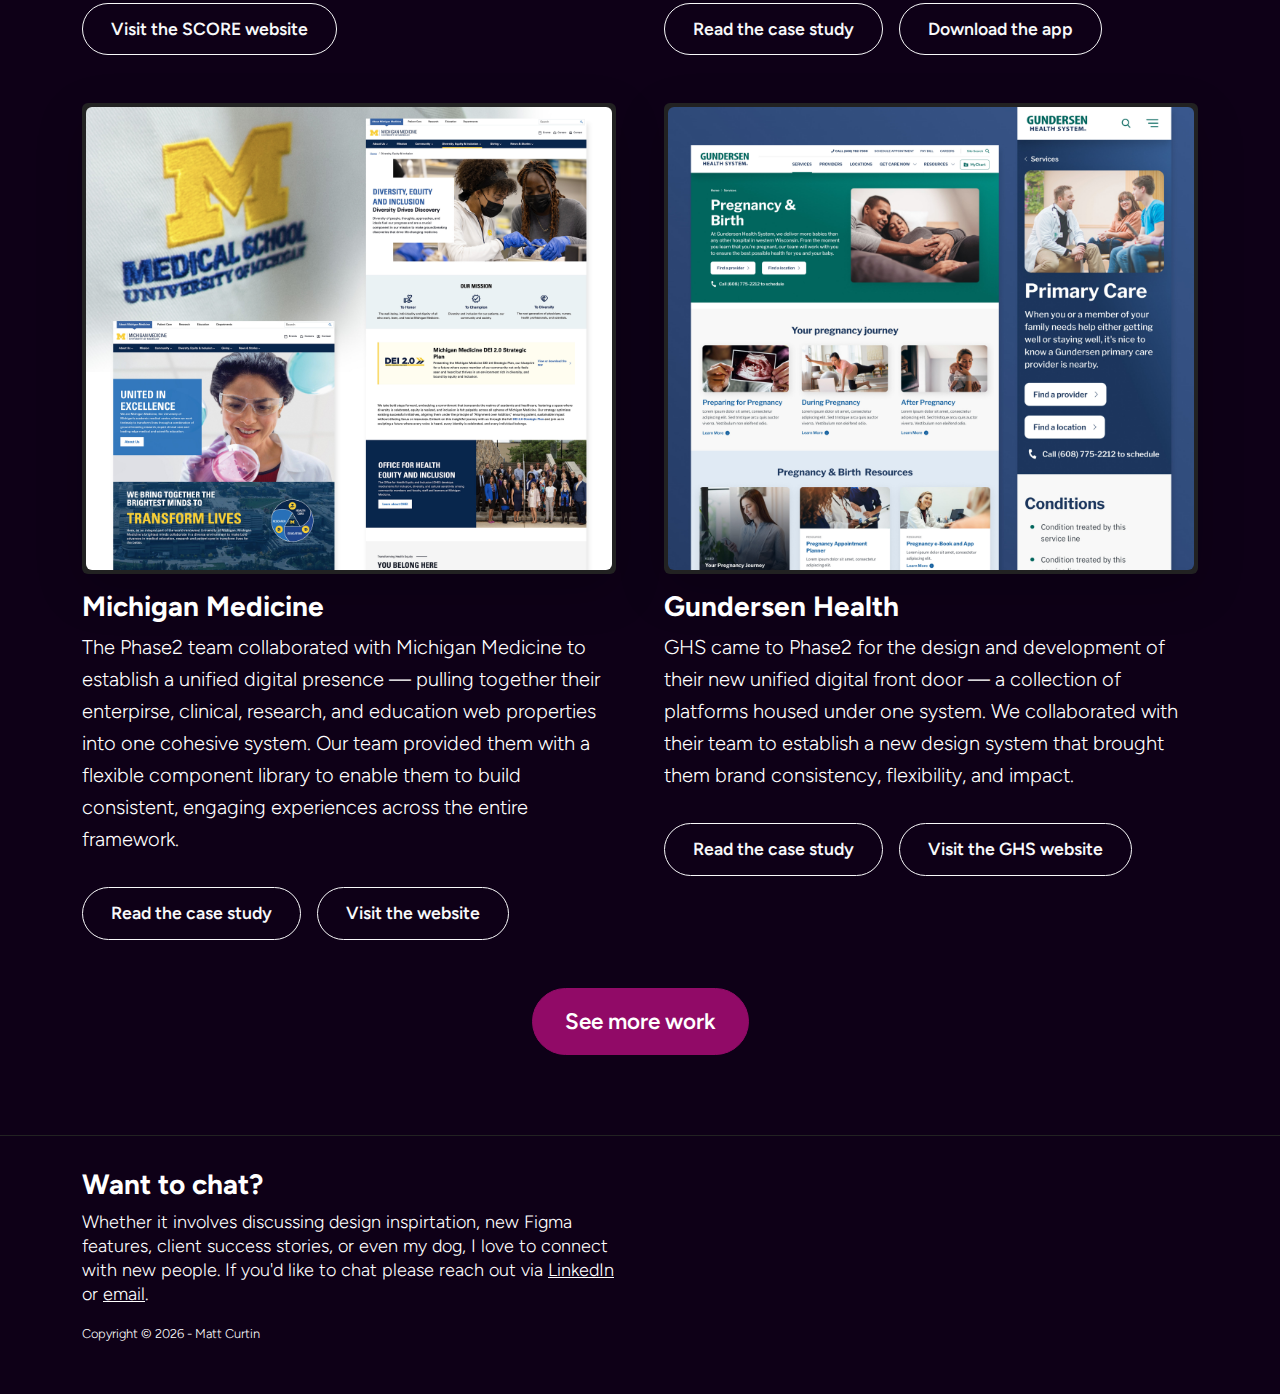
==== commit bce433c6: "Add cleanup changes" ====
--- a/index.html
+++ b/index.html
@@ -15,11 +15,12 @@
 
     <!-- Favicon Includes -->
     <link rel="apple-touch-icon" sizes="180x180" href="favicon/apple-touch-icon.png">
-    <link rel="icon" type="image/png" href="favicon/favicon-32x32.png" sizes="32x32">
-    <link rel="icon" type="image/png" href="favicon/favicon-16x16.png" sizes="16x16">
-    <link rel="manifest" href="favicon/manifest.json">
-    <link rel="mask-icon" href="favicon/safari-pinned-tab.svg" color="#4b2d87">
-    <meta name="theme-color" content="#ffffff">
+    <link rel="icon" type="image/png" sizes="32x32" href="favicon/favicon-32x32.png">
+    <link rel="icon" type="image/png" sizes="16x16" href="favicon/favicon-16x16.png">
+    <link rel="manifest" href="favicon/site.webmanifest">
+    <link rel="mask-icon" href="favicon/safari-pinned-tab.svg" color="#910a67">
+    <meta name="msapplication-TileColor" content="#910a67">
+    <meta name="theme-color" content="#910a67">
 
     <!-- Latest compiled and minified JavaScript -->
     <script src="https://code.jquery.com/jquery-3.5.1.min.js" integrity="sha256-9/aliU8dGd2tb6OSsuzixeV4y/faTqgFtohetphbbj0=" crossorigin="anonymous"></script>
@@ -54,16 +55,16 @@
   <nav class="navbar navbar-expand-md">
   <div class="container-xxl">
     <div class="logo flex-grow-1">
-            <a href="https://mattjcurtin.com/">
-              <span class="icon">
-                <img alt="Matt Curtin - Creative Professional" src="images/mc-logomark-new.png" />
-              </span>
-              <span class="logo-text">
-                <span class="logo-text-main">Matt Curtin</span>
-                <span class="logo-text-sub">Digital Designer</span>
-              </span>  
-            </a>
-        </div>
+      <a href="https://mattjcurtin.com/">
+        <span class="icon">
+          <img alt="Matt Curtin logomark" src="images/mc-logo.svg" />
+        </span>
+        <span class="logo-text">
+          <span class="logo-text-main">Matt Curtin</span>
+          <span class="logo-text-sub">Design Leader</span>
+        </span>  
+      </a>
+    </div>
     
     <button class="navbar-toggler" type="button" data-bs-toggle="collapse" data-bs-target="#navbarNav" aria-controls="navbarNav" aria-expanded="false" aria-label="Toggle navigation">
       <span class="hamburger hamburger--slider js-hamburger">
--- a/css/mc_style.css
+++ b/css/mc_style.css
@@ -25,6 +25,16 @@
 a:focus {
   color: #003366;
   text-decoration: underline;
+}
+
+.link {
+  color: #fff;
+  font-weight: 700;
+}
+
+.link:hover,
+.link:focus {
+  color: #f88cd6;
 }
 
 img {
@@ -223,6 +233,19 @@
   position: relative;
 }
 
+.hero-wrapper::after {
+  background: url('../images/hero-lines.svg') no-repeat left top;
+  background-size: cover;
+  content: '';
+  display: block;
+  height: 100%;
+  right: -45%;
+  opacity: .25;
+  position: absolute;
+  top: 0;
+  width: 100%;
+}
+
 .hero-wrapper .container {
   position: relative;
   z-index: 100;
@@ -259,6 +282,15 @@
 }
 
 .main-content-wrapper p {
+  font-size: 16px;
+  line-height: 28px;
+}
+
+b, strong {
+  font-weight: 700;
+}
+
+.main-content-wrapper ul {
   font-size: 16px;
   line-height: 28px;
 }
@@ -302,14 +334,15 @@
 
 .figure-caption {
   color: #fff;
-  font-size: .7rem;
+  font-size: .9rem;
 }
 
 .footer a {
   color: #fff;
 }
 
-.footer a:hover {
+.footer a:hover, 
+.footer a:focus {
   color: #f88cd6;
 }
 
@@ -336,6 +369,11 @@
     font-size: 20px;
     line-height: 32px;
   }
+  
+  .main-content-wrapper ul {
+    font-size: 20px;
+    line-height: 32px;
+}
   
   .main-content-wrapper .figure-caption {
     font-size: 14px;
@@ -360,6 +398,10 @@
   .hero-wrapper {
     padding: 65px 0;
   }
+  
+  .hero-wrapper::after {
+    opacity: .35;
+  }
 
   .hero-wrapper h1 {
     font-size: 64px;
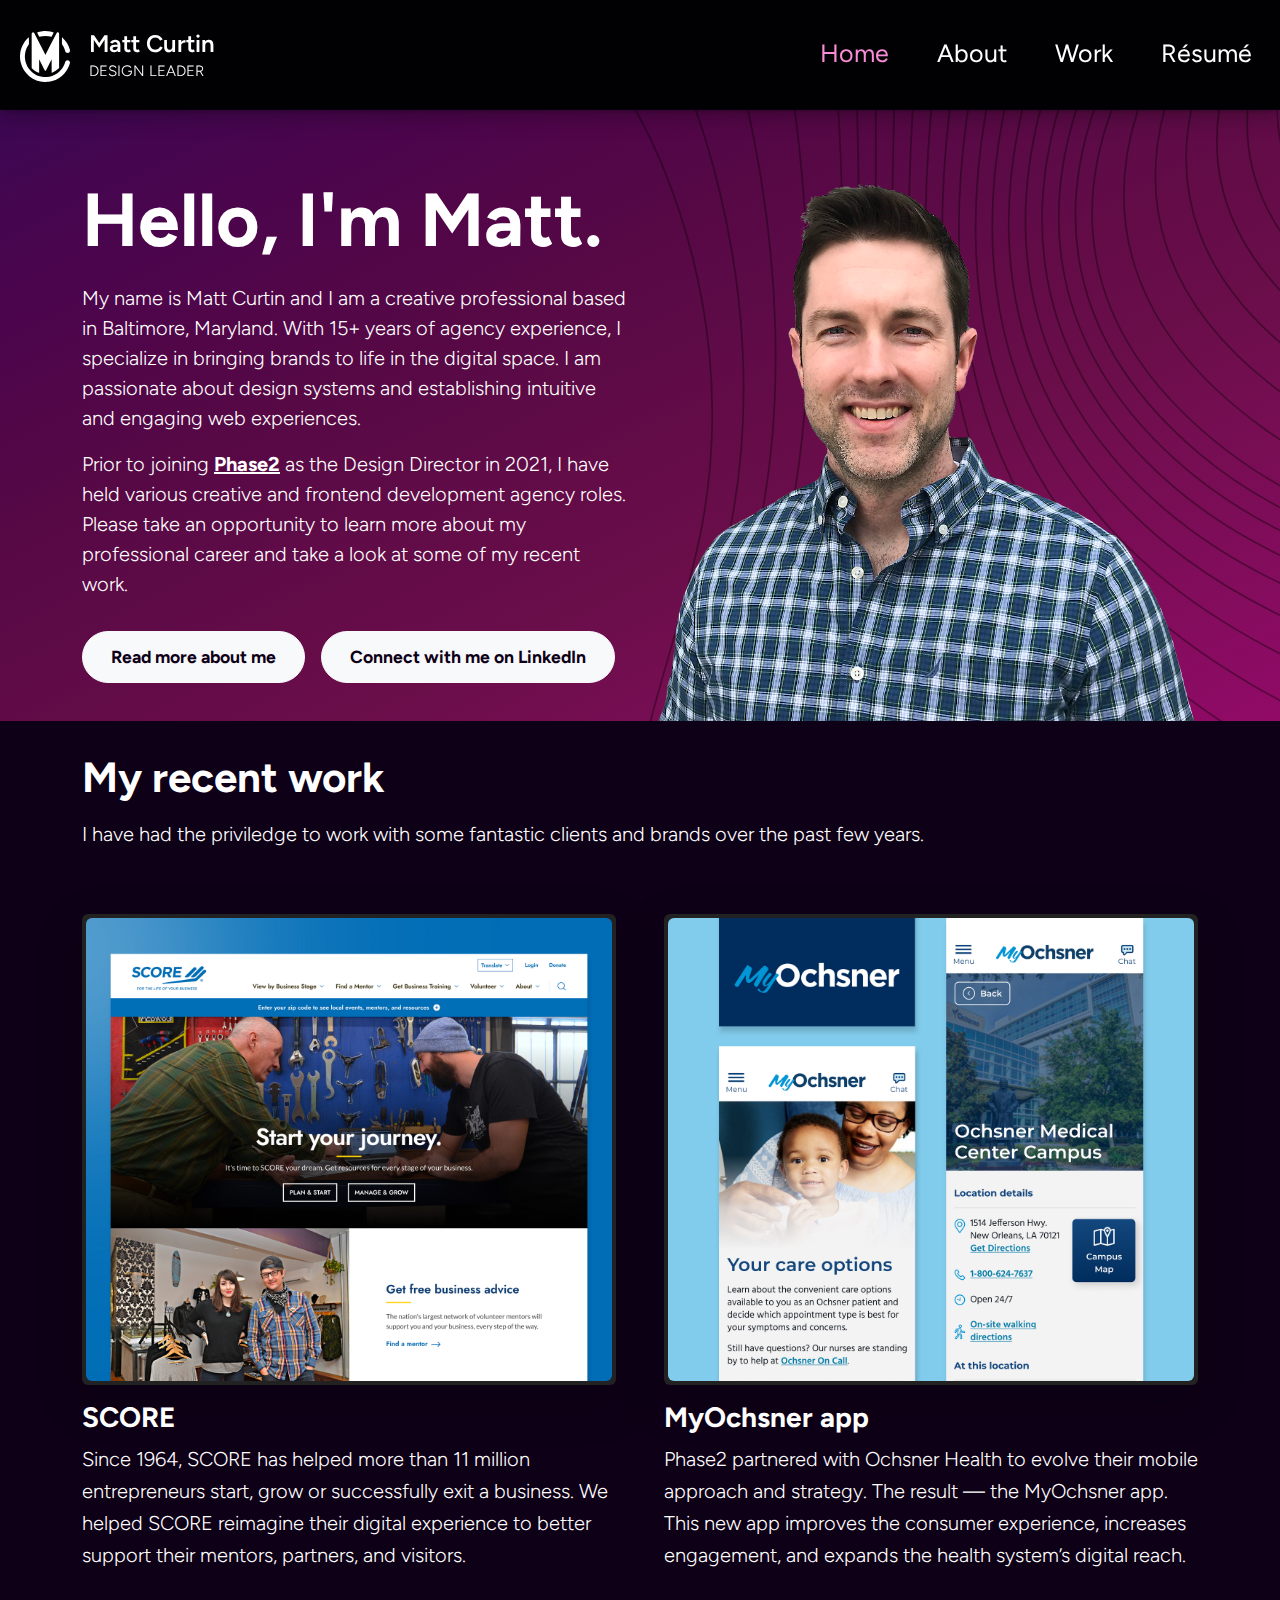
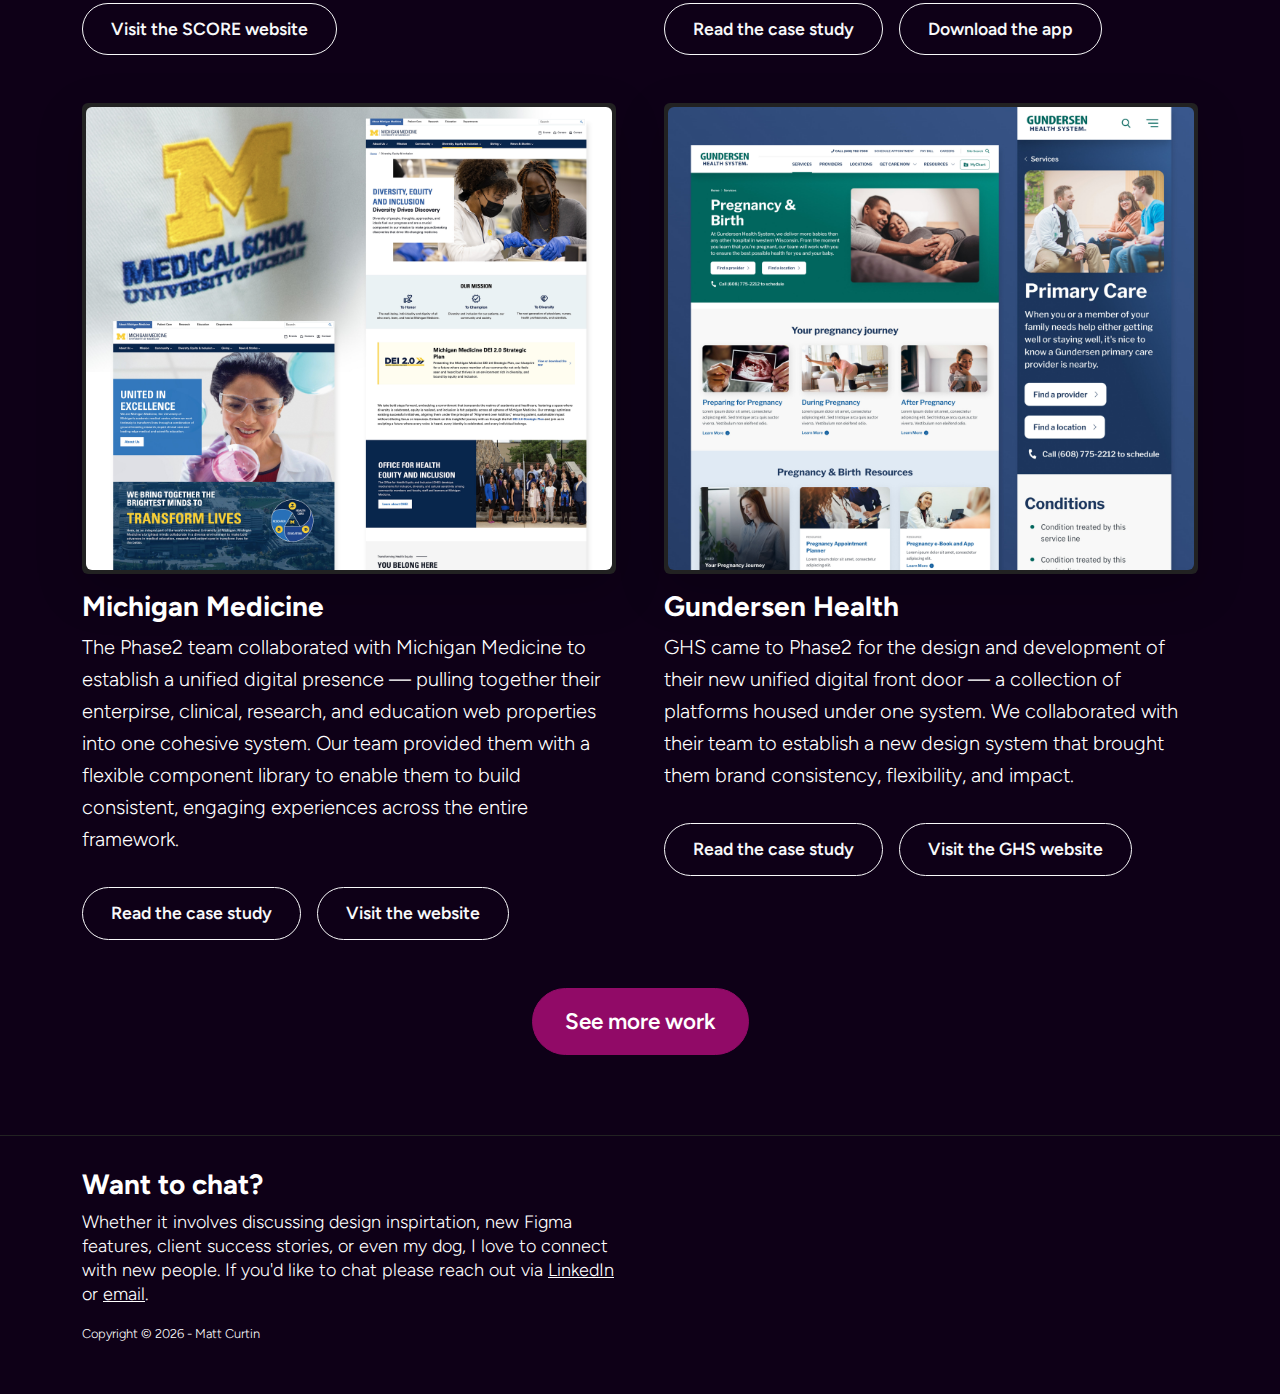
==== commit 4a58f74c: "Fix side scroll due to class names for columns" ====
--- a/index.html
+++ b/index.html
@@ -15,8 +15,8 @@
 
     <!-- Favicon Includes -->
     <link rel="apple-touch-icon" sizes="180x180" href="favicon/apple-touch-icon.png">
-    <link rel="icon" type="image/png" sizes="32x32" href="favicon/favicon-32x32.png">
-    <link rel="icon" type="image/png" sizes="16x16" href="favicon/favicon-16x16.png">
+    <link rel="icon" type="image/png" href="favicon/favicon-32x32.png" sizes="32x32">
+    <link rel="icon" type="image/png" href="favicon/favicon-16x16.png" sizes="16x16">
     <link rel="manifest" href="favicon/site.webmanifest">
     <link rel="mask-icon" href="favicon/safari-pinned-tab.svg" color="#910a67">
     <meta name="msapplication-TileColor" content="#910a67">
@@ -106,7 +106,7 @@
                 <p>Prior to joining <a href="https://www.phase2technology.com/">Phase2</a> as the Design Director in 2021, I have held various creative and frontend development agency roles. Please take an opportunity to learn more about my professional career and take a look at some of my recent work.</p>
               
               <div class="d-grid pt-3 gap-3 d-md-flex">
-                <a class="btn btn-light" target="_blank" href="https://mattjcurtin.com/about.html">Read more about me</a>
+                <a class="btn btn-light" href="https://mattjcurtin.com/about.html">Read more about me</a>
                 <a class="btn btn-light" target="_blank" href="https://www.linkedin.com/in/matthewjcurtin/">Connect with me on LinkedIn</a>
               </div>
               
@@ -125,7 +125,7 @@
       
       <div class="row py-5 g-5">
         
-        <div class="col col-sm-12 col-md-6">
+        <div class="col col-12 col-sm-12 col-md-6">
           <div class="shadow-lg rounded-2 p-1 work-thumb"><img class="rounded-2" src="images/score-screen.jpg" /></div>
           <h3>SCORE</h3>
           <p>
@@ -148,7 +148,7 @@
           </div>
         </div>
         
-        <div class="col col-sm-12 col-md-6">
+        <div class="col col-12 col-sm-12 col-md-6">
           <div class="shadow-lg rounded-2 p-1 work-thumb"><img class="rounded-2" src="images/mich-med-screen.jpg" /></div>
           <h3>Michigan Medicine</h3>
           <p>
--- a/css/mc_style.css
+++ b/css/mc_style.css
@@ -229,6 +229,7 @@
 .hero-wrapper {
   background-image: linear-gradient(to left top, #910a67, #870c60, #7d0d58, #740e51, #6a0e4a, #640c48, #5d0b47, #570945, #520648, #4c054c, #45064f, #3c0753);
   color: #fff;
+  overflow: hidden;
   padding: 25px 0;
   position: relative;
 }
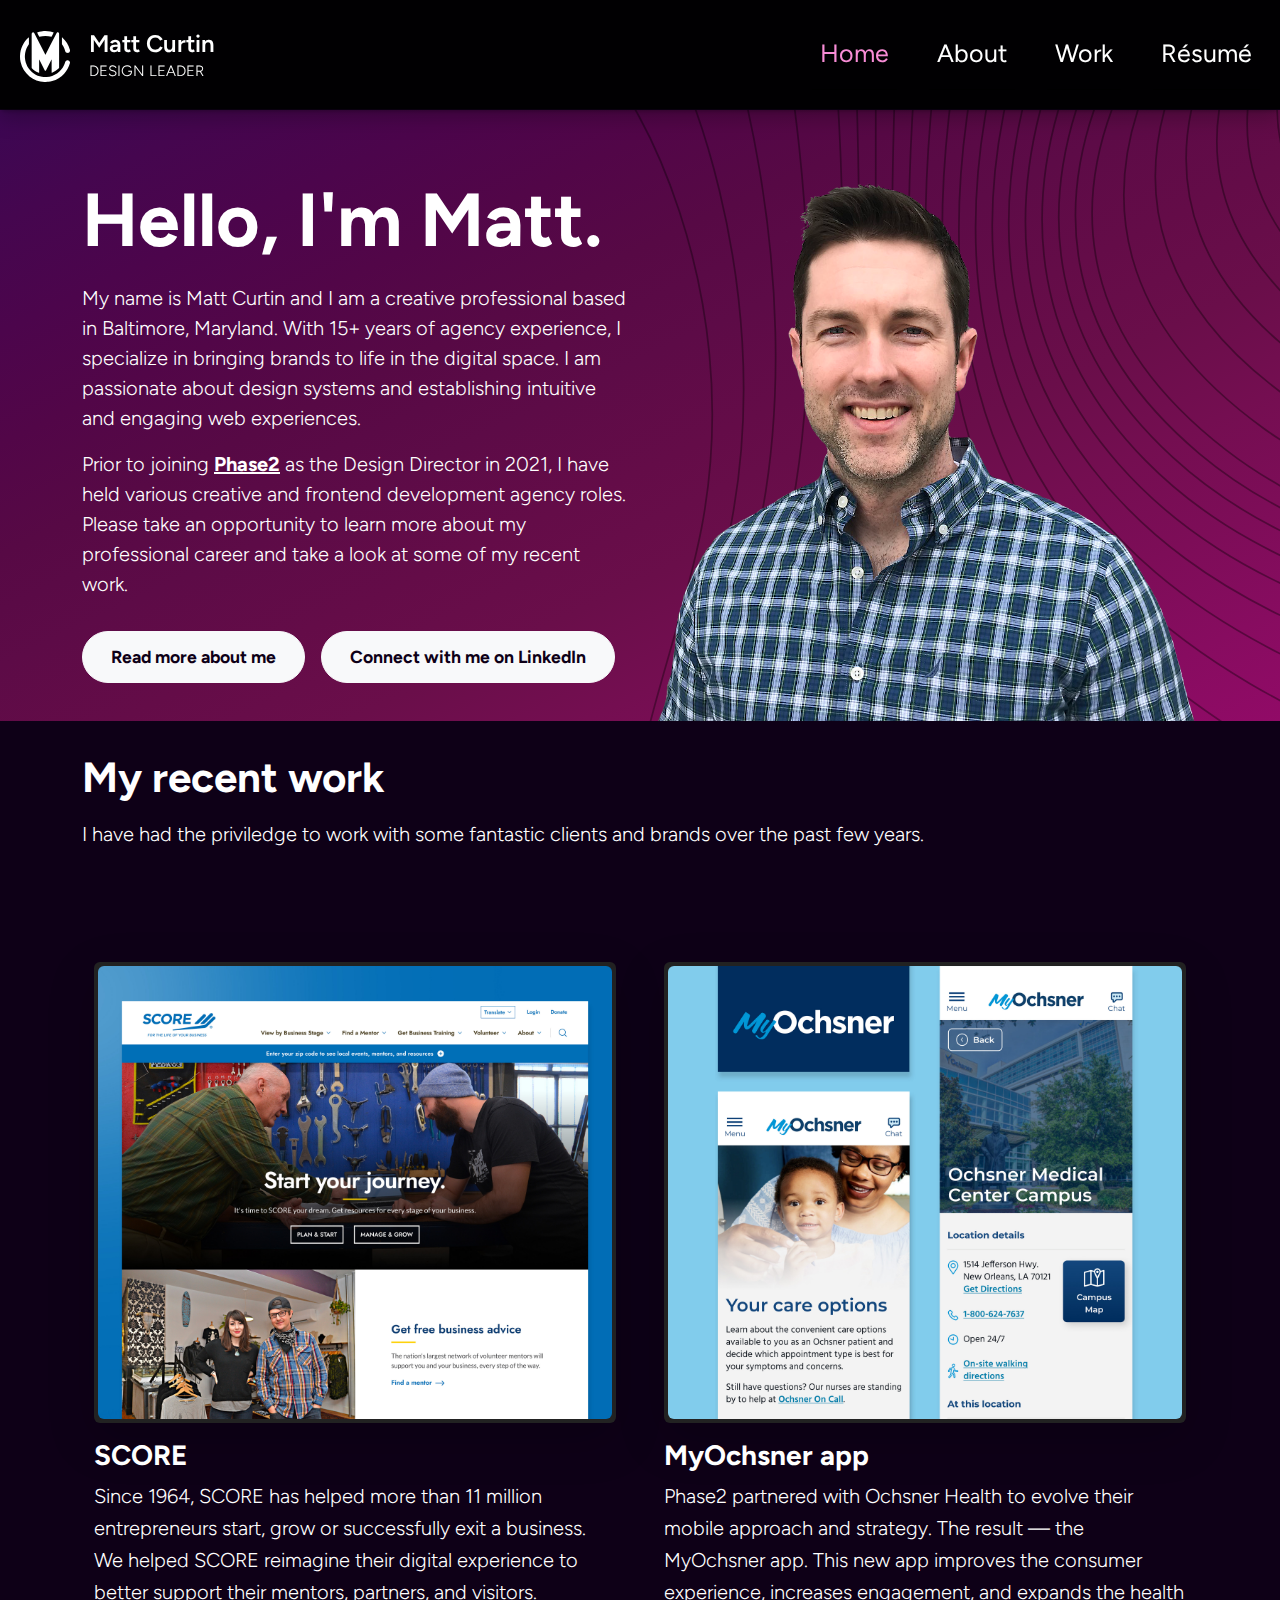
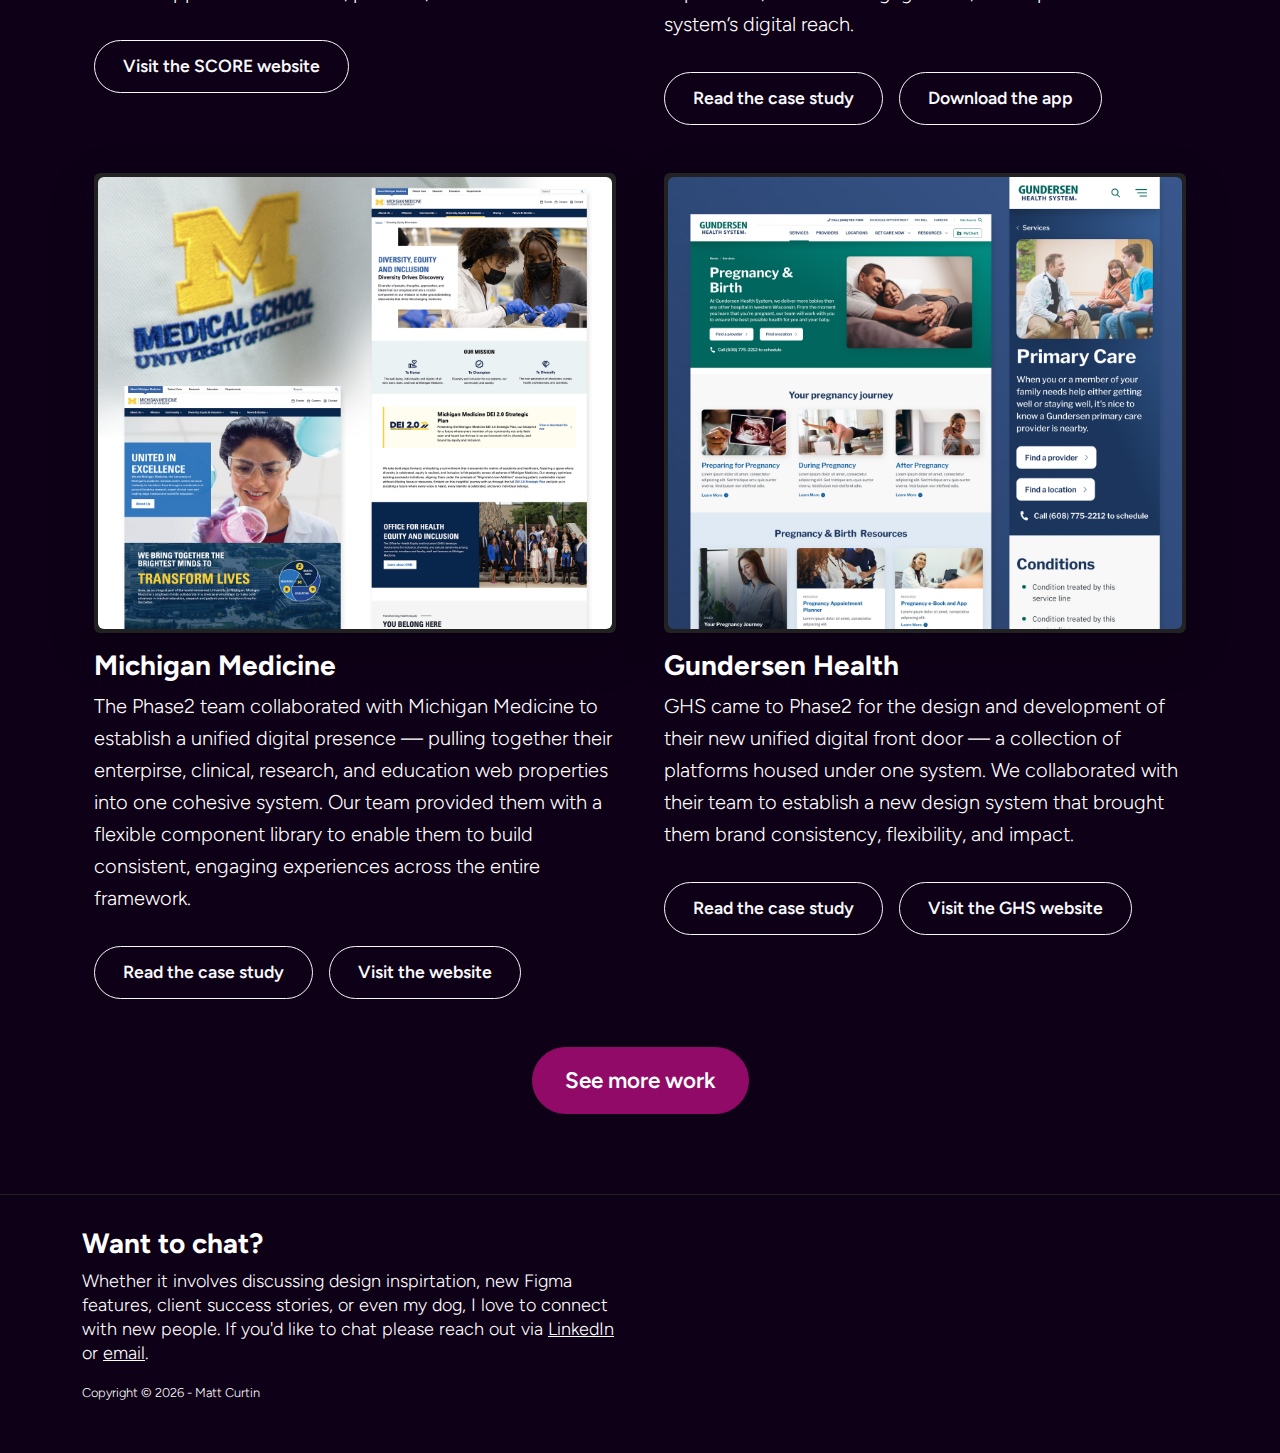
==== commit d318836c: "Adjust gap classes" ====
--- a/index.html
+++ b/index.html
@@ -123,9 +123,9 @@
       <h2>My recent work</h2>
       <p>I have had the priviledge to work with some fantastic clients and brands over the past few years.</p>
       
-      <div class="row py-5 g-5">
+      <div class="row py-5">
         
-        <div class="col col-12 col-sm-12 col-md-6">
+        <div class="col col-12 col-sm-12 col-md-6 g-5">
           <div class="shadow-lg rounded-2 p-1 work-thumb"><img class="rounded-2" src="images/score-screen.jpg" /></div>
           <h3>SCORE</h3>
           <p>
@@ -136,7 +136,7 @@
           </div>
         </div>
         
-        <div class="col col-12 col-sm-12 col-md-6">
+        <div class="col col-12 col-sm-12 col-md-6 g-5">
           <div class="shadow-lg rounded-2 p-1 work-thumb"><img class="rounded-2" src="images/ochsner-app-screen.jpg" /></div>
           <h3>MyOchsner app</h3>
           <p>
@@ -148,7 +148,7 @@
           </div>
         </div>
         
-        <div class="col col-12 col-sm-12 col-md-6">
+        <div class="col col-12 col-sm-12 col-md-6 g-5">
           <div class="shadow-lg rounded-2 p-1 work-thumb"><img class="rounded-2" src="images/mich-med-screen.jpg" /></div>
           <h3>Michigan Medicine</h3>
           <p>
@@ -160,7 +160,7 @@
           </div>
         </div>
         
-        <div class="col col-12 col-sm-12 col-md-6">
+        <div class="col col-12 col-sm-12 col-md-6 g-5">
           <div class="shadow-lg rounded-2 p-1 work-thumb"><img class="rounded-2" src="images/gundersen-screen.jpg" /></div>
           <h3>Gundersen Health</h3>
           <p>
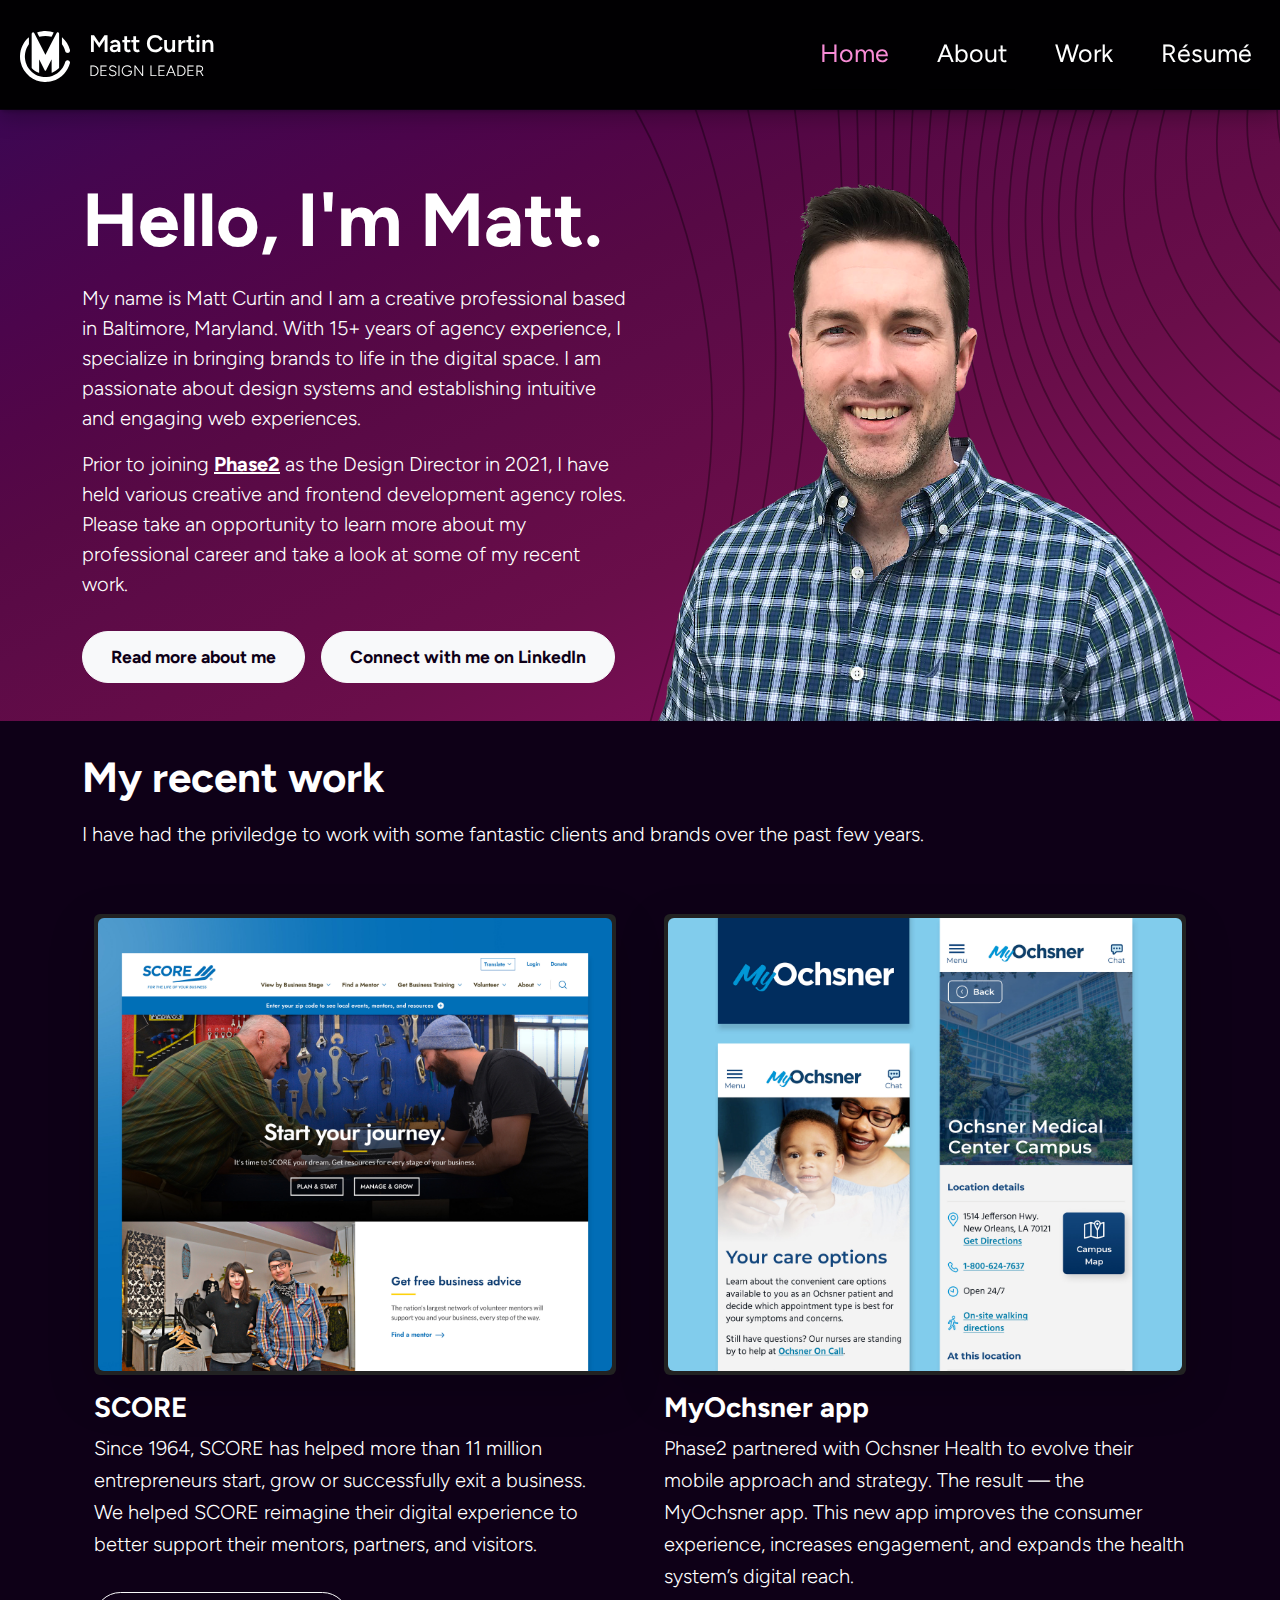
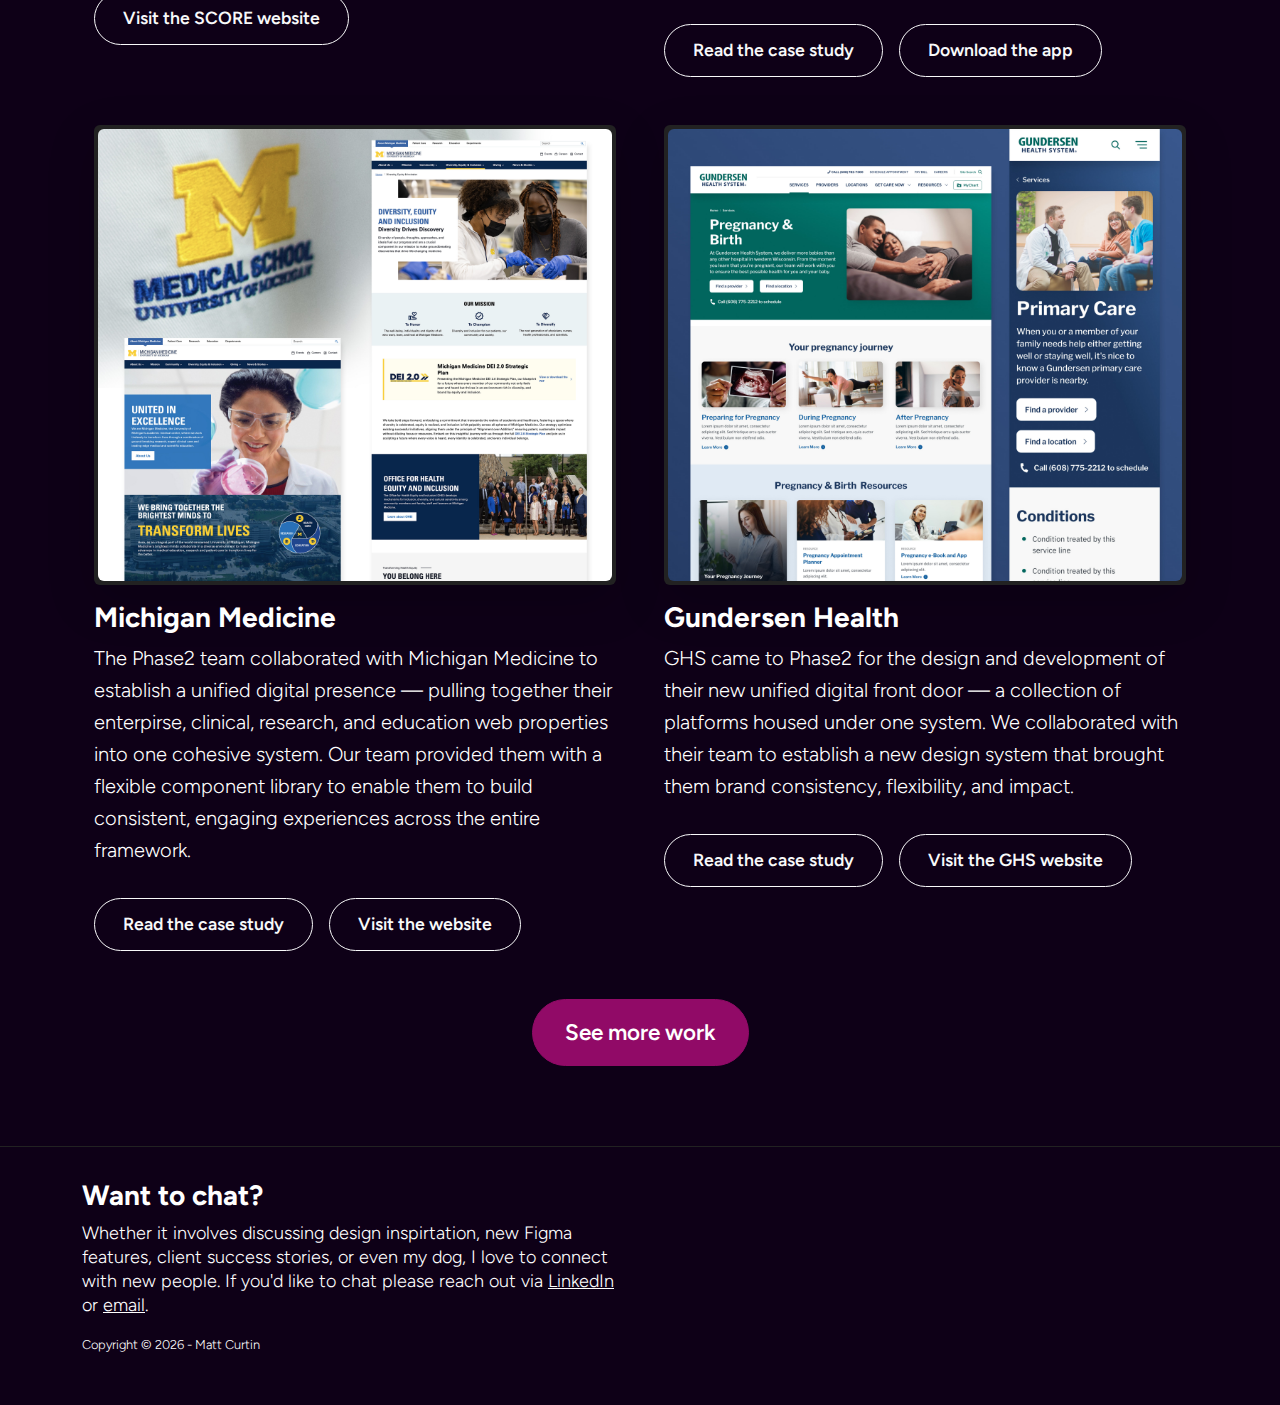
==== commit 6bcf7c93: "Change padding classes" ====
--- a/index.html
+++ b/index.html
@@ -123,7 +123,7 @@
       <h2>My recent work</h2>
       <p>I have had the priviledge to work with some fantastic clients and brands over the past few years.</p>
       
-      <div class="row py-5">
+      <div class="row">
         
         <div class="col col-12 col-sm-12 col-md-6 g-5">
           <div class="shadow-lg rounded-2 p-1 work-thumb"><img class="rounded-2" src="images/score-screen.jpg" /></div>
@@ -174,7 +174,7 @@
 
       </div>
       
-      <div class="pb-5 g-5 text-center">
+      <div class="p-5 g-5 text-center">
         <a class="btn btn-lg btn-primary" href="/work">See more work</a>
       </div>
     </div>
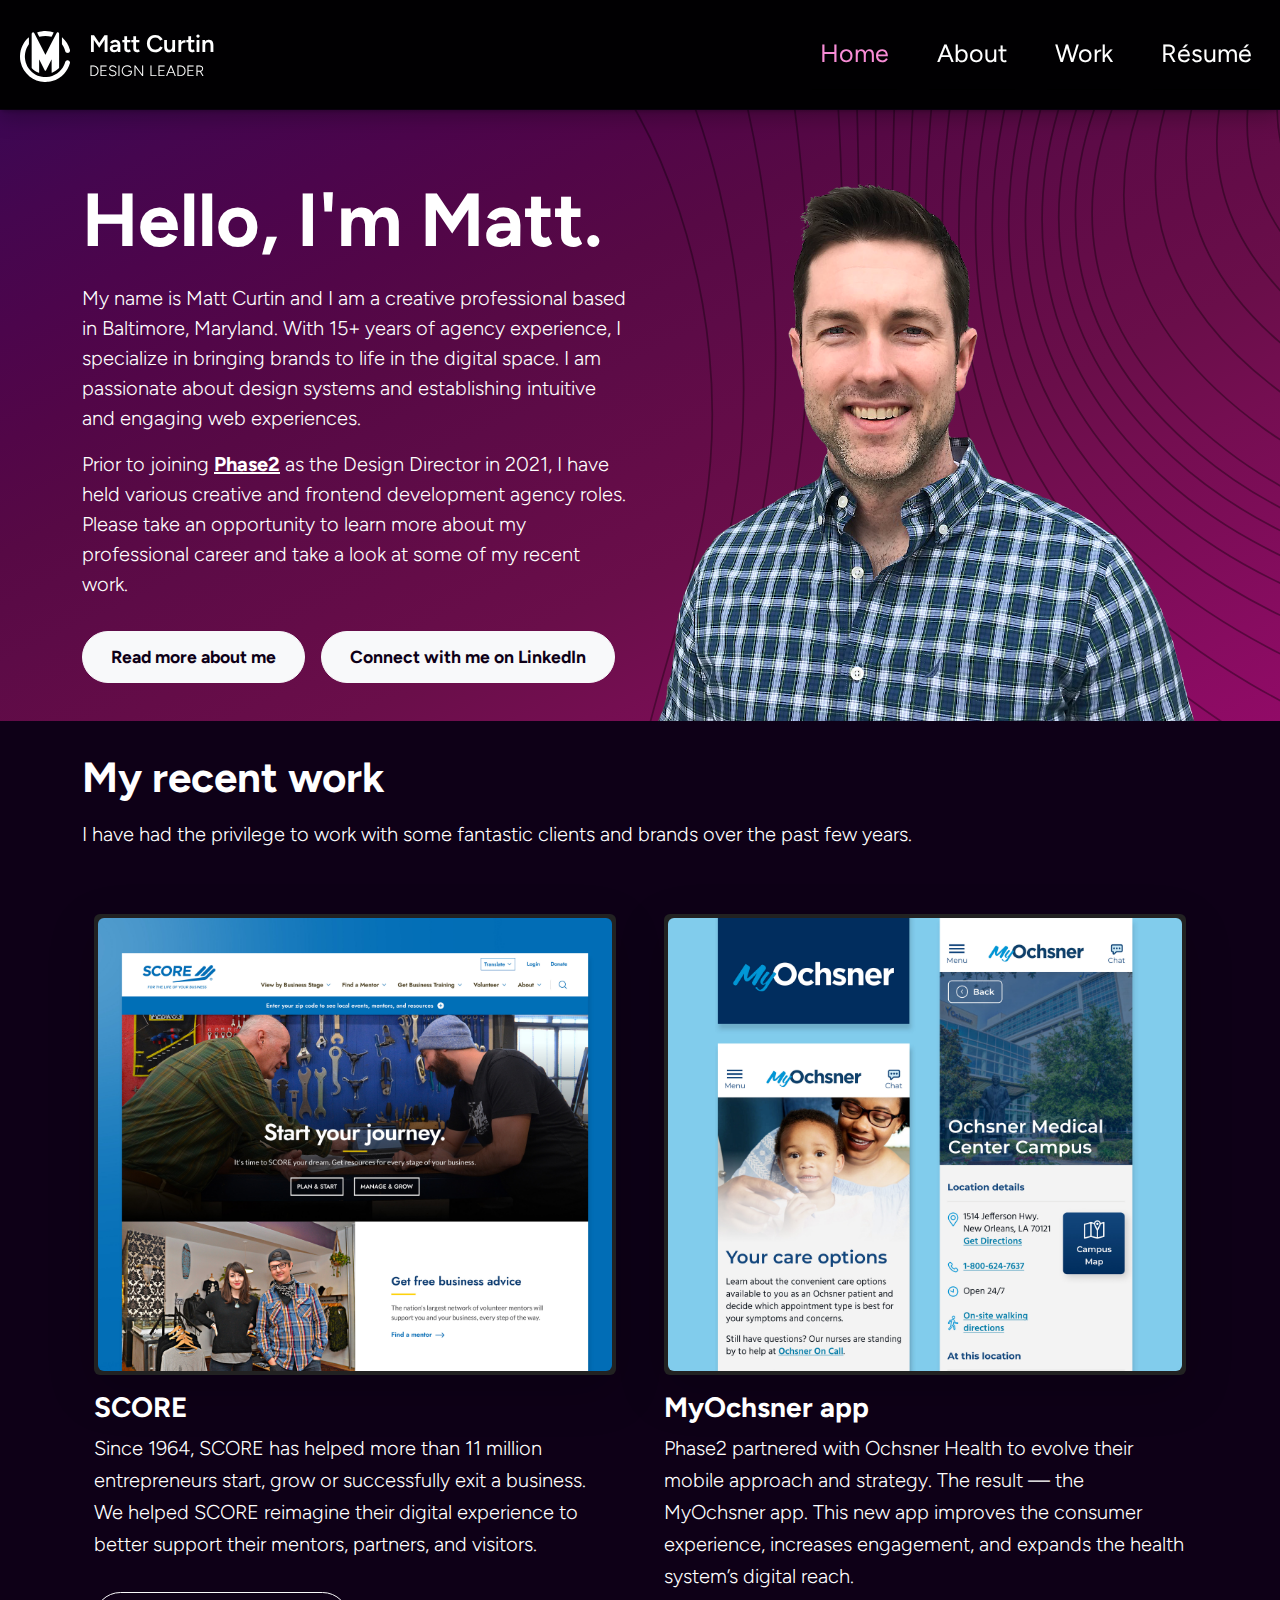
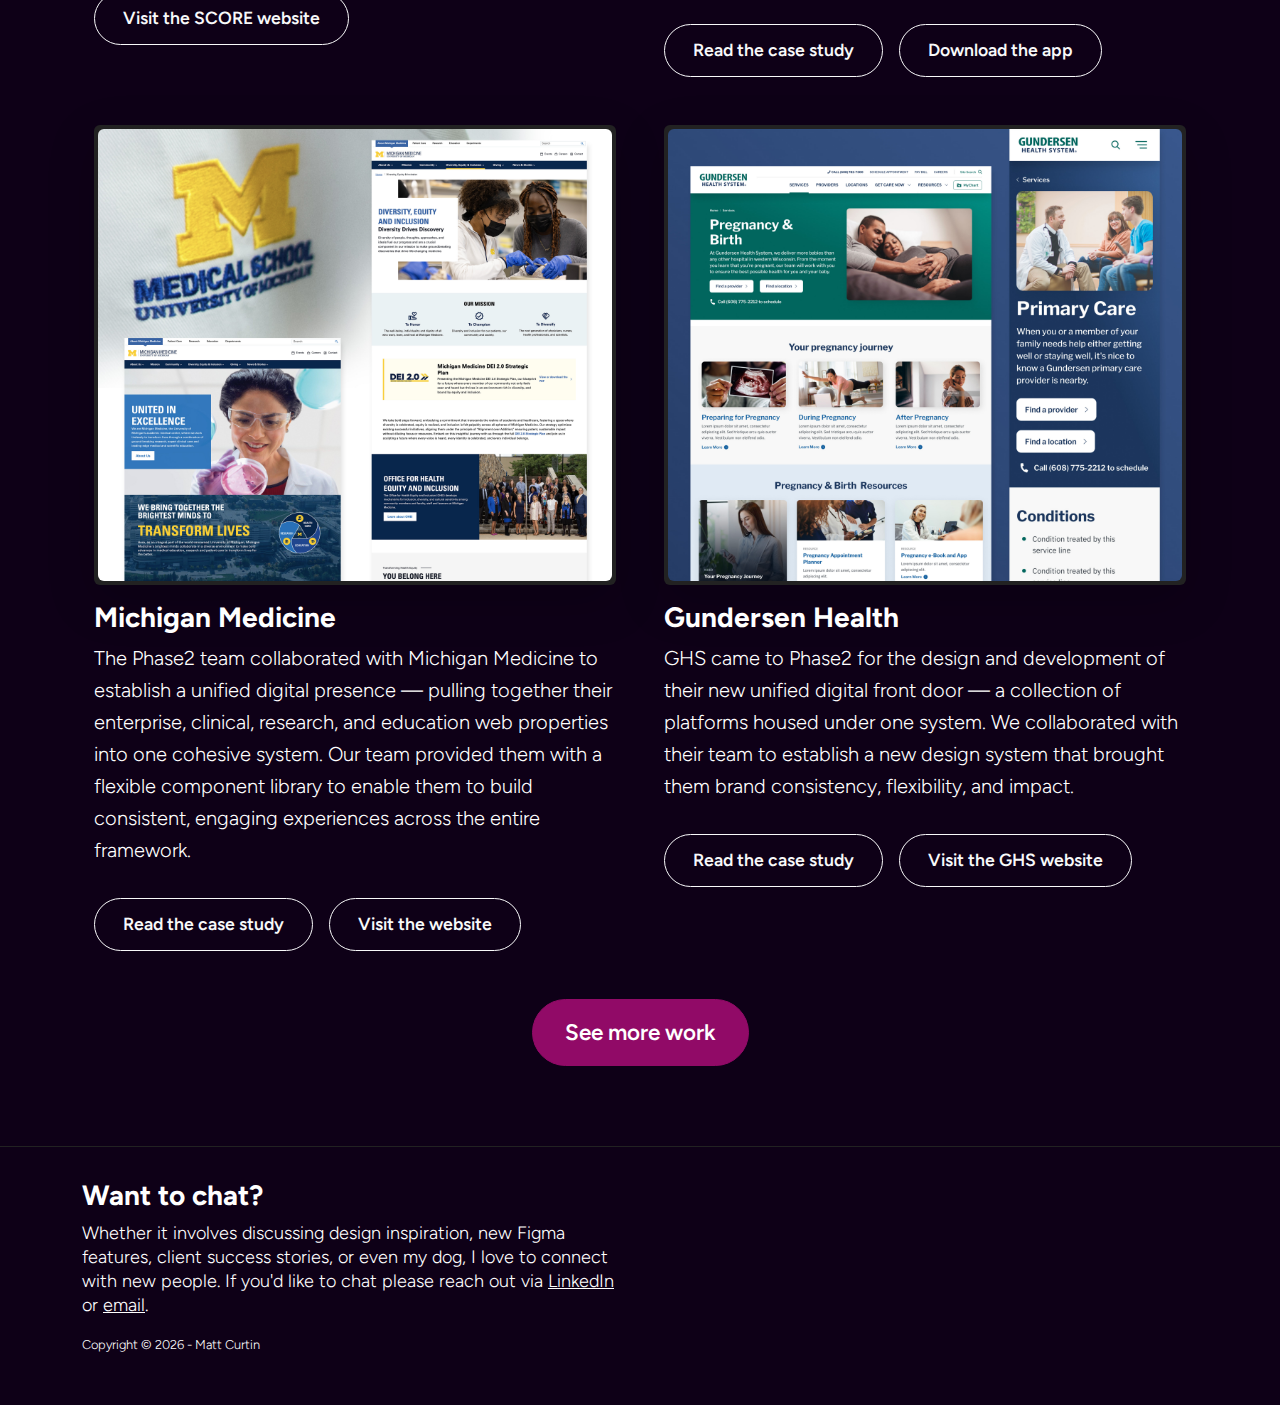
==== commit 7517e005: "Correcting spelling issues from initial launch" ====
--- a/index.html
+++ b/index.html
@@ -121,7 +121,7 @@
 <div class="main-content-wrapper">
     <div class="container">
       <h2>My recent work</h2>
-      <p>I have had the priviledge to work with some fantastic clients and brands over the past few years.</p>
+      <p>I have had the privilege to work with some fantastic clients and brands over the past few years.</p>
       
       <div class="row">
         
@@ -152,7 +152,7 @@
           <div class="shadow-lg rounded-2 p-1 work-thumb"><img class="rounded-2" src="images/mich-med-screen.jpg" /></div>
           <h3>Michigan Medicine</h3>
           <p>
-            The Phase2 team collaborated with Michigan Medicine to establish a unified digital presence — pulling together their enterpirse, clinical, research, and education web properties into one cohesive system. Our team provided them with a flexible component library to enable them to build consistent, engaging experiences across the entire framework.
+            The Phase2 team collaborated with Michigan Medicine to establish a unified digital presence — pulling together their enterprise, clinical, research, and education web properties into one cohesive system. Our team provided them with a flexible component library to enable them to build consistent, engaging experiences across the entire framework.
           </p>
           <div class="d-grid pt-3 gap-3 d-md-flex">
             <a class="btn btn-sm btn-outline-light" href="https://www.phase2technology.com/case-study/michigan-medicine">Read the case study</a>
@@ -186,7 +186,7 @@
           <div class="row">
             <div class="col col-12 col-sm-12 col-md-6">
               <h3>Want to chat?</h3>
-              <p>Whether it involves discussing design inspirtation, new Figma features, client success stories, or even my dog, I love to connect with new people. If you'd like to chat please reach out via <a href="https://www.linkedin.com/in/matthewjcurtin/">LinkedIn</a> or <a href="mailto: mjcurtin@gmail.com">email</a>.</p>
+              <p>Whether it involves discussing design inspiration, new Figma features, client success stories, or even my dog, I love to connect with new people. If you'd like to chat please reach out via <a href="https://www.linkedin.com/in/matthewjcurtin/">LinkedIn</a> or <a href="mailto: mjcurtin@gmail.com">email</a>.</p>
               <p class="copyright">Copyright &copy; <script>document.write( new Date().getFullYear() );</script> - Matt Curtin</p>
             </div>
           </div>
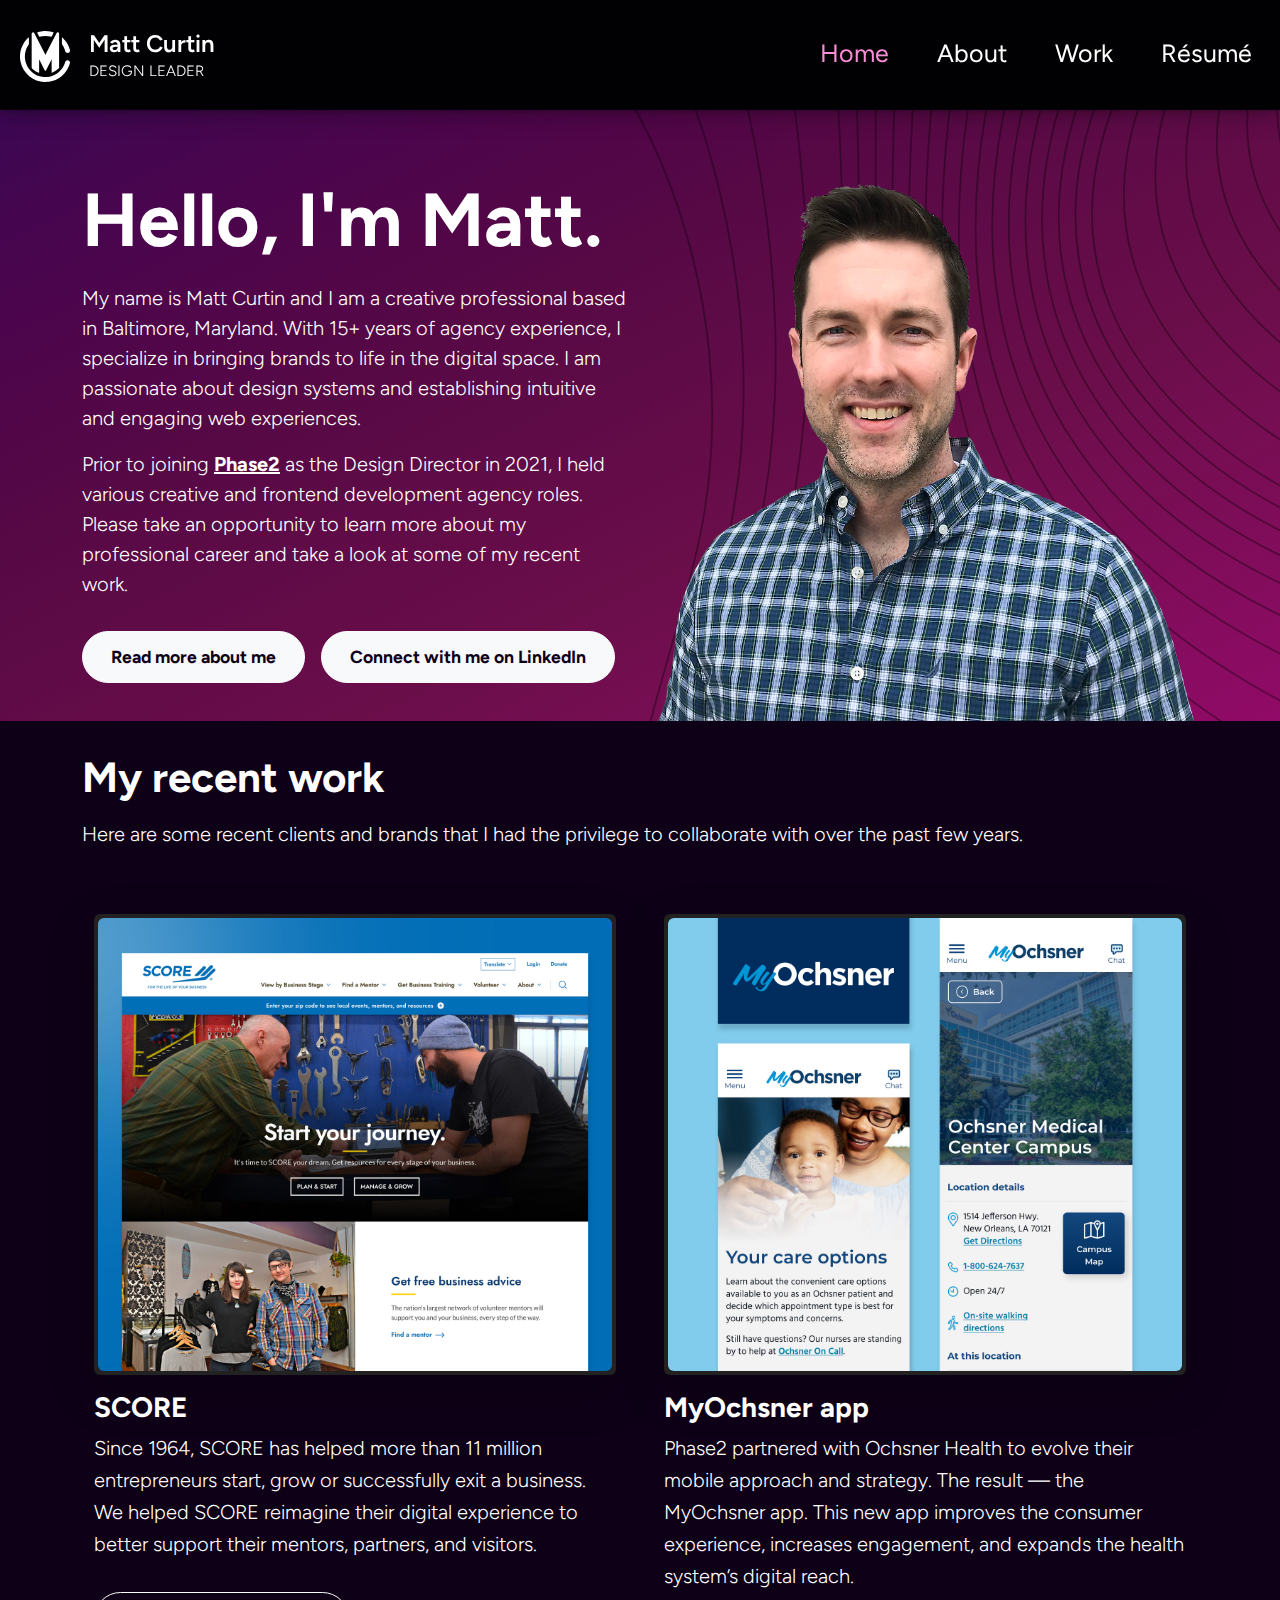
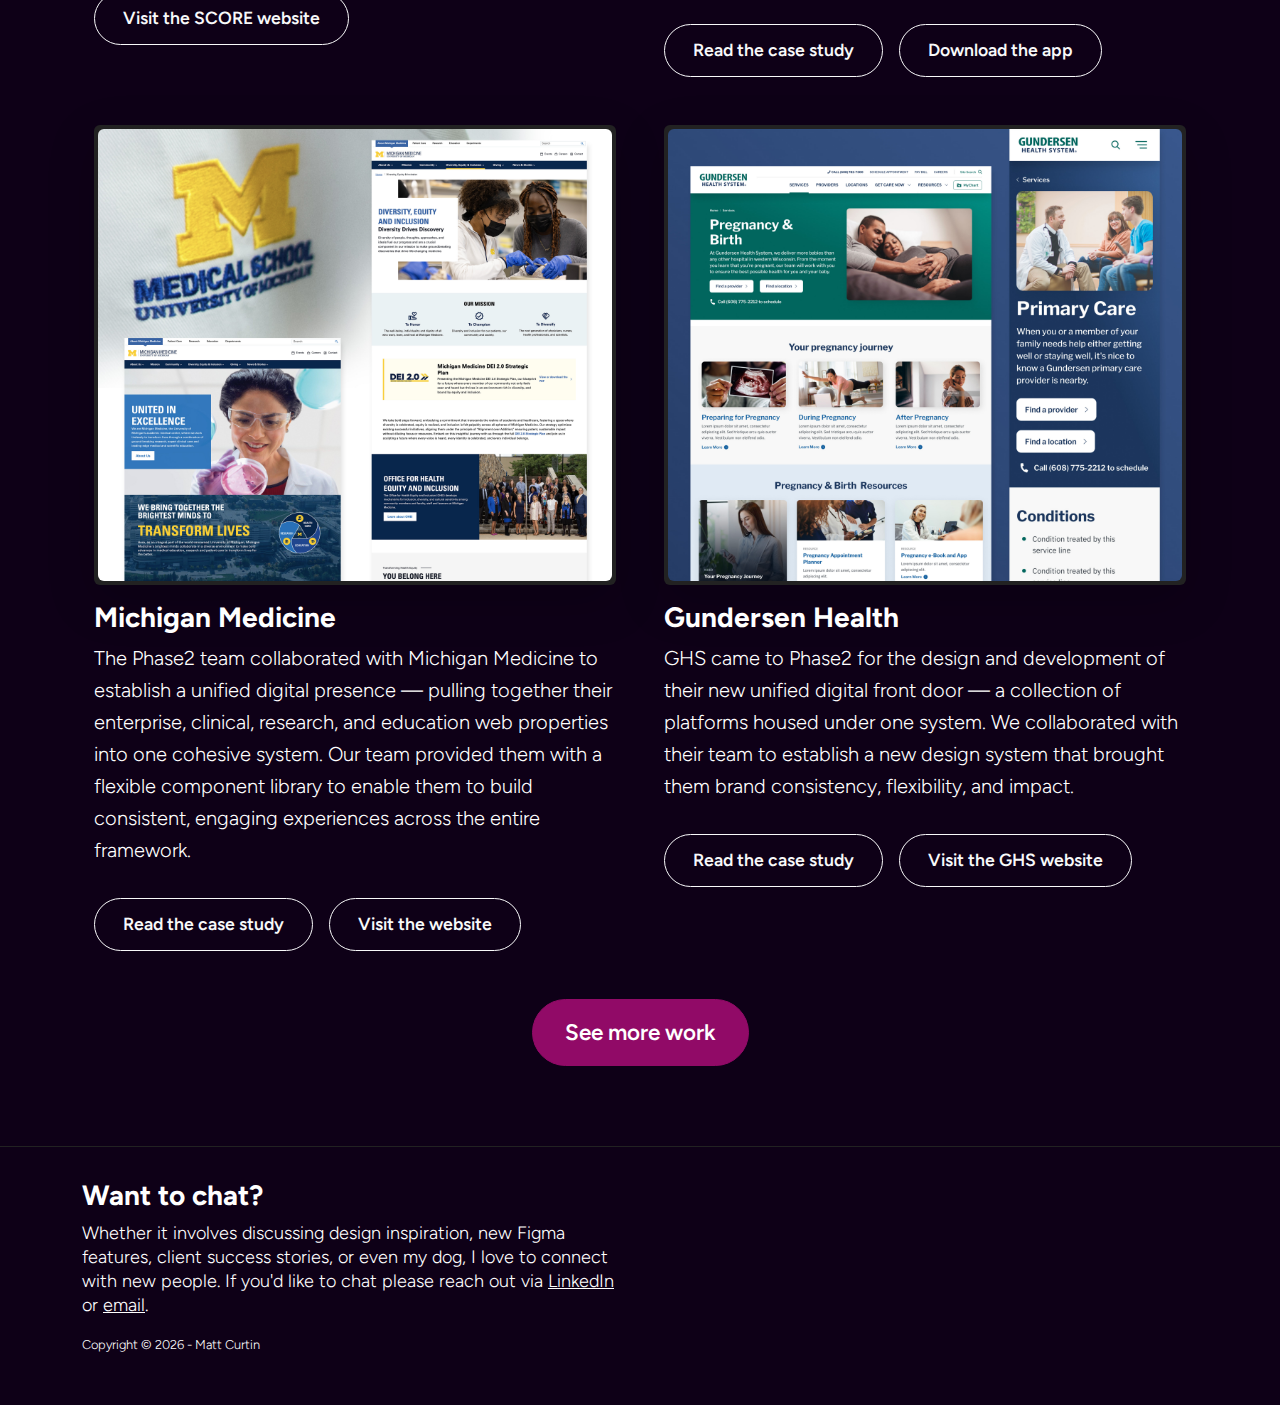
==== commit d6daa518: "Text changes to the homepage and resume sections" ====
--- a/index.html
+++ b/index.html
@@ -103,7 +103,7 @@
               
                 <p>My name is Matt Curtin and I am a creative professional based in Baltimore, Maryland. With 15+ years of agency experience, I specialize in bringing brands to life in the digital space. I am passionate about design systems and establishing intuitive and engaging web experiences.</p>
               
-                <p>Prior to joining <a href="https://www.phase2technology.com/">Phase2</a> as the Design Director in 2021, I have held various creative and frontend development agency roles. Please take an opportunity to learn more about my professional career and take a look at some of my recent work.</p>
+                <p>Prior to joining <a href="https://www.phase2technology.com/">Phase2</a> as the Design Director in 2021, I held various creative and frontend development agency roles. Please take an opportunity to learn more about my professional career and take a look at some of my recent work.</p>
               
               <div class="d-grid pt-3 gap-3 d-md-flex">
                 <a class="btn btn-light" href="https://mattjcurtin.com/about.html">Read more about me</a>
@@ -121,7 +121,7 @@
 <div class="main-content-wrapper">
     <div class="container">
       <h2>My recent work</h2>
-      <p>I have had the privilege to work with some fantastic clients and brands over the past few years.</p>
+      <p>Here are some recent clients and brands that I had the privilege to collaborate with over the past few years.</p>
       
       <div class="row">
         
